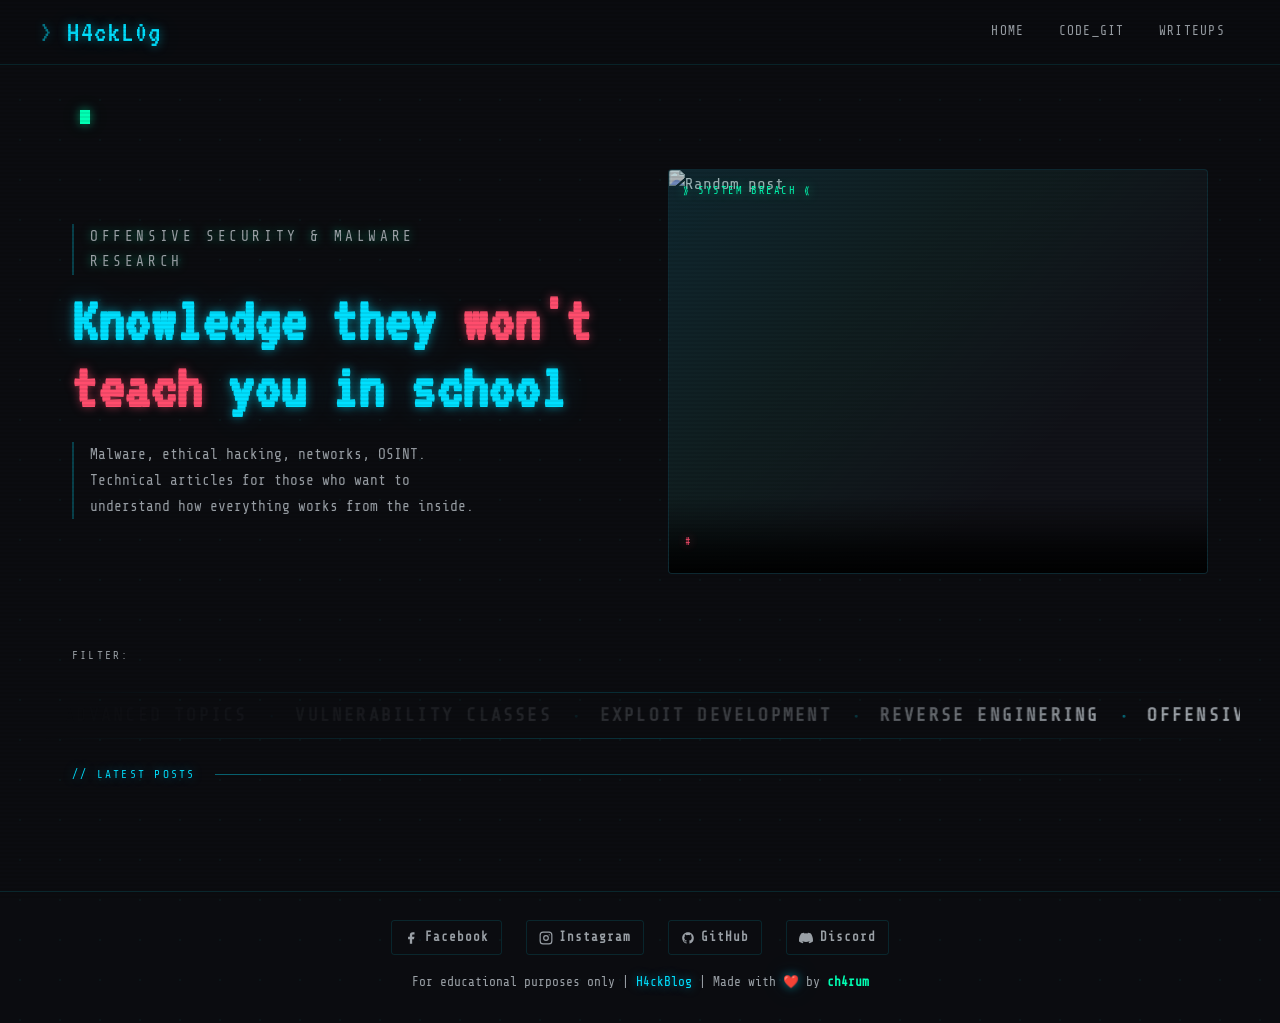
==== index.html @ d2a1c77d "Front-end style & html" ====
<!DOCTYPE html>
<html lang="en">
<head>
  <meta charset="UTF-8"/>
  <meta name="viewport" content="width=device-width, initial-scale=1.0"/>
  <title>💀 H4ckL0g | Offensive Security & Research</title>
  <link rel="stylesheet" href="style.css"/>
</head>
<body>

<header>
  <div class="header-inner">
    <a href="index.html" class="logo">H4ckL0g</a>
    <nav>
      <a href="index.html">Home</a>
      <a href="github.html">Code_Git</a>
      <a href="writeup.html">Writeups</a>
    </nav>
  </div>
</header>

<div class="prompt-bar">
  <span id="prompt-text"></span>
  <span class="cursor"></span>
</div>

<!-- HOME SECTION -->
<div id="section-home">
  <section class="hero">
    <div>
      <p class="hero-label">Offensive Security & Malware Research</p>
      <h1>Knowledge they <em>won't teach</em> you in school</h1>
      <p>Malware, ethical hacking, networks, OSINT. Technical articles for those who want to understand how everything works from the inside.</p>
    </div>
    <div class="hero-image" id="random-hero-image" style="cursor: pointer;">
      <img id="random-post-img" src="" alt="Random post"/>
      <div class="hero-image-caption" id="hero-image-caption">
        <span class="hero-post-tag"></span>
        <span class="hero-post-title"></span>
      </div>
    </div>
  </section>

  <div class="filter-bar" id="post-filter-bar">
    <span class="filter-label">Filter:</span>
  </div>

  <!-- Bar with movement -->
  <div class="scrolling-tech-wrapper">
    <div class="scrolling-tech-track">
      <span class="scrolling-label">ADVANCED TOPICS</span>
      <span class="scrolling-item">VULNERABILITY CLASSES</span>
      <span class="scrolling-item">EXPLOIT DEVELOPMENT</span>
      <span class="scrolling-item">REVERSE ENGINERING</span>
      <span class="scrolling-item">OFFENSIVE</span>
      <span class="scrolling-item">AI HACKING</span>
      <span class="scrolling-item">EXPLOIT MITIGATIONS</span>
      <span class="scrolling-item">PHYSICAL SECURITY</span>
      <span class="scrolling-item">DIY SECURITY</span>
      <span class="scrolling-item">ASSEMBLY X86/64</span>
      <span class="scrolling-item">VULNERABILITY RESEARCH</span>
      <span class="scrolling-label">ADVANCED TOPICS</span>
      <span class="scrolling-item">VULNERABILITY CLASSES</span>
      <span class="scrolling-item">EXPLOIT DEVELOPMENT</span>
      <span class="scrolling-item">REVERSE ENGINERING</span>
      <span class="scrolling-item">OFFENSIVE</span>
      <span class="scrolling-item">AI HACKING</span>
      <span class="scrolling-item">EXPLOIT MITIGATIONS</span>
      <span class="scrolling-item">PHYSICAL SECURITY</span>
      <span class="scrolling-item">DIY SECURITY</span>
      <span class="scrolling-item">ASSEMBLY X86/64</span>
      <span class="scrolling-item">VULNERABILITY RESEARCH</span>
    </div>
  </div>
  </div>

  <div class="divider">
    <span class="divider-label">Latest Posts <span id="post-count"></span></span>
    <div class="divider-line"></div>
  </div>

  <div id="no-results-posts">No posts found in this category.</div>
  <main id="posts-grid"></main>
  <div id="posts-loading" class="loading-spinner" style="display:none">Loading more posts...</div>
</div>

<!-- FOOTER -->
<footer>
  <div class="social-links">
    <a href="https://www.facebook.com/people/Ch4rum/100066815058123/" target="_blank" rel="noopener">
      <svg width="14" height="14" viewBox="0 0 24 24" fill="currentColor"><path d="M18 2h-3a5 5 0 00-5 5v3H7v4h3v8h4v-8h3l1-4h-4V7a1 1 0 011-1h3z"/></svg>
      Facebook
    </a>
    <a href="https://www.instagram.com/Ch4rum/" target="_blank" rel="noopener" class="ig">
      <svg width="14" height="14" viewBox="0 0 24 24" fill="none" stroke="currentColor" stroke-width="2"><rect x="2" y="2" width="20" height="20" rx="5"/><circle cx="12" cy="12" r="4"/><circle cx="17.5" cy="6.5" r="1" fill="currentColor" stroke="none"/></svg>
      Instagram
    </a>
    <a href="https://github.com/ch4rum" target="_blank" rel="noopener" class="gh">
      <svg width="14" height="14" viewBox="0 0 24 24" fill="currentColor"><path d="M12 2C6.48 2 2 6.48 2 12c0 4.42 2.87 8.17 6.84 9.49.5.09.68-.22.68-.48v-1.69c-2.78.6-3.37-1.34-3.37-1.34-.46-1.16-1.11-1.47-1.11-1.47-.91-.62.07-.61.07-.61 1 .07 1.53 1.03 1.53 1.03.89 1.52 2.34 1.08 2.91.83.09-.65.35-1.08.63-1.33-2.22-.25-4.55-1.11-4.55-4.94 0-1.09.39-1.98 1.03-2.68-.1-.25-.45-1.27.1-2.64 0 0 .84-.27 2.75 1.02A9.56 9.56 0 0112 6.8c.85 0 1.71.11 2.51.33 1.91-1.29 2.75-1.02 2.75-1.02.55 1.37.2 2.39.1 2.64.64.7 1.03 1.59 1.03 2.68 0 3.84-2.34 4.68-4.57 4.93.36.31.68.92.68 1.85v2.74c0 .27.18.58.69.48A10.01 10.01 0 0022 12c0-5.52-4.48-10-10-10z"/></svg>
      GitHub
    </a>
    <a href="https://discord.gg/Z4WwQJqjB" target="_blank" rel="noopener" class="dc">
      <svg width="14" height="14" viewBox="0 0 24 24" fill="currentColor"><path d="M20.317 4.37a19.791 19.791 0 00-4.885-1.515.074.074 0 00-.079.037c-.21.375-.444.864-.608 1.25a18.27 18.27 0 00-5.487 0 12.64 12.64 0 00-.617-1.25.077.077 0 00-.079-.037A19.736 19.736 0 003.677 4.37a.07.07 0 00-.032.027C.533 9.046-.32 13.58.099 18.057a.082.082 0 00.031.057 19.9 19.9 0 005.993 3.03.078.078 0 00.084-.028 14.09 14.09 0 001.226-1.994.076.076 0 00-.041-.106 13.107 13.107 0 01-1.872-.892.077.077 0 01-.008-.128 10.2 10.2 0 00.372-.292.074.074 0 01.077-.01c3.928 1.793 8.18 1.793 12.062 0a.074.074 0 01.078.01c.12.098.246.198.373.292a.077.077 0 01-.006.127 12.299 12.299 0 01-1.873.892.077.077 0 00-.041.107c.36.698.772 1.362 1.225 1.993a.076.076 0 00.084.028 19.839 19.839 0 006.002-3.03.077.077 0 00.032-.054c.5-5.177-.838-9.674-3.549-13.66a.061.061 0 00-.031-.03z"/></svg>
      Discord
    </a>
  </div>
  <p>For educational purposes only &verbar;
    <span>H4ckBlog</span> &verbar;
    Made with <span class="heart">❤️</span> by
    <a href="https://www.instagram.com/Ch4rum/" target="_blank" rel="noopener noreferrer">ch4rum</a>
  </p>
</footer>

<!-- MODAL (repositories) -->
<div class="modal-overlay" id="repo-modal">
  <div class="modal">
    <div class="modal-header">
      <div>
        <div class="modal-title" id="modal-title"></div>
        <div class="modal-meta" id="modal-meta"></div>
      </div>
      <button class="modal-close" onclick="closeModal()">[ ESC ]</button>
    </div>
    <div class="modal-tabs">
      <button class="modal-tab active" onclick="switchTab('readme',this)">readme</button>
      <button class="modal-tab" onclick="switchTab('files',this)">source code</button>
    </div>
    <div class="modal-body">
      <div class="tab-pane active" id="tab-readme">
        <div class="readme-box" id="modal-readme"></div>
      </div>
      <div class="tab-pane" id="tab-files">
        <div style="font-size:.75rem;color:#9aa0a6;margin-bottom:.8rem" id="modal-file-count"></div>
        <div class="files-layout">
          <div class="files-list">
            <div class="files-list-header">files</div>
            <div id="modal-file-list"></div>
          </div>
          <div class="file-viewer">
            <div class="file-viewer-header">
              <span id="viewer-filename">Select a file</span>
              <button class="copy-btn" onclick="copyCurrentFile()">[ copy ]</button>
            </div>
            <pre class="file-viewer-content" id="viewer-content">← select a file</pre>
          </div>
        </div>
      </div>
    </div>
    <div class="modal-footer">
      <a id="modal-github-link" href="#" target="_blank">⇗ View on GitHub</a>
      <span id="modal-footer-meta"></span>
    </div>
  </div>
</div>

<script src="js/utils.js"></script>
<script src="js/posts.js"></script>
<script src="js/main.js"></script>
</body>
</html>
---- style.css ----
@import url('https://fonts.googleapis.com/css2?family=Share+Tech+Mono&family=VT323&display=swap');

:root {
  --bg: #0b0c10;
  --surface: #111218;
  --surface2: #161820;
  --neon-cyan: #00e0ff;
  --neon-green: #00ffb3;
  --neon-pink: #ff4d6d;
  --neon-purple: #a78bfa;
  --muted: #9aa0a6;
  --text: #cfd3d7;
  --border: rgba(0,224,255,0.12);
  --border-h: rgba(0,224,255,0.4);
  --gc: 0 0 10px rgba(0,224,255,0.5),0 0 30px rgba(0,224,255,0.2);
  --gg: 0 0 10px rgba(0,255,179,0.5),0 0 30px rgba(0,255,179,0.1);
  --gp: 0 0 10px rgba(255,77,109,0.5);
  --gv: 0 0 10px rgba(167,139,250,0.5);
}

*,*::before,*::after{
  margin:0;
  padding:0;
  box-sizing:border-box
}
html{scroll-behavior:smooth}
body{
  background:var(--bg);
  background-image:radial-gradient(rgba(0,255,255,0.04) 1px,transparent 1px);
  background-size:40px 40px;
  color:var(--text);
  font-family:'Share Tech Mono',monospace;
  line-height:1.8;
  min-height:100vh;
}
body::before{
  content:'';
  position:fixed;
  inset:0;
  pointer-events:none;
  z-index:9999;
  background:repeating-linear-gradient(0deg,transparent,transparent 2px,rgba(0,0,0,0.07) 2px,rgba(0,0,0,0.07) 4px);
}
::-webkit-scrollbar{width:5px}
::-webkit-scrollbar-track{background:var(--bg)}
::-webkit-scrollbar-thumb{background:var(--neon-cyan);border-radius:3px}

/* HEADER */
header{
  border-bottom:1px solid var(--border);
  padding:0 2rem;
  position:sticky;
  top:0;
  background:rgba(11,12,16,0.97);
  backdrop-filter:blur(10px);
  z-index:200;
}
.header-inner{
  max-width:1200px;
  margin:0 auto;
  display:flex;
  align-items:center;
  justify-content:space-between;
  height:64px;
}
.logo{
  font-family:'VT323',monospace;
  font-size:1.9rem;
  color:var(--neon-cyan);
  text-decoration:none;
  text-shadow:var(--gc);
  letter-spacing:0.05em;
}
.logo::before{content:'> ';opacity:0.5}
nav{display:flex;align-items:center;gap:4px}
nav a{
  color:var(--muted);
  text-decoration:none;
  padding:5px 14px;
  font-size:0.8rem;
  letter-spacing:0.1em;
  text-transform:uppercase;
  border:1px solid transparent;
  border-radius:3px;
  transition:all 0.2s;
}
nav a:hover,nav a.active{
  color:var(--neon-cyan);
  text-shadow:var(--gc);
  border-color:rgba(0,224,255,0.25);
  background:rgba(0,224,255,0.05);
}

/* PROMPT BAR */
.prompt-bar{
  max-width:1200px;
  margin:2.5rem auto 0;
  padding:0 2rem;
  display:flex;
  align-items:center;
  gap:0.5rem;
  color:var(--neon-green);
  font-size:0.85rem;
  min-height:1.5rem;
}
.cursor{
  display:inline-block;
  width:10px;
  height:1.1em;
  background:var(--neon-green);
  animation:blink 1s step-end infinite;
  vertical-align:middle;
  box-shadow:var(--gg);
}
@keyframes blink{0%,100%{opacity:1}50%{opacity:0}}

/* HERO */
.hero {
  max-width: 1200px;
  margin: 0 auto;
  padding: 2.5rem 2rem 3rem;
  display: grid;
  grid-template-columns: 1fr 1fr;
  gap: 3.5rem;
  align-items: center;
  animation: fadeUp 0.6s ease both;
}

.hero-label {
  font-size: 0.7rem;
  letter-spacing: 0.25em;
  text-transform: uppercase;
  color: var(--neon-green);
  text-shadow: var(--gg);
  margin-bottom: 0.8rem;
}

.hero h1 {
  font-family: 'VT323', monospace;
  font-size: clamp(2.6rem, 5vw, 4.2rem);
  line-height: 1.05;
  color: var(--neon-cyan);
  text-shadow: var(--gc);
  margin-bottom: 1.2rem;
}

.hero h1 em {
  color: var(--neon-pink);
  text-shadow: var(--gp);
  font-style: normal;
}

.hero p {
  color: var(--muted);
  font-size: 0.9rem;
  max-width: 420px;
  border-left: 2px solid rgba(0, 224, 255, 0.25);
  padding-left: 1rem;
}

/* Hero image */
.hero-image {
  aspect-ratio: 4/3;
  background: var(--surface);
  border: 1px solid var(--border);
  border-radius: 4px;
  overflow: hidden;
  position: relative;
  cursor: pointer;
  transition: transform 0.3s ease, border-color 0.3s ease;
}

.hero-image:hover {
  transform: scale(1.01);
}

.hero-image img {
  width: 100%;
  height: 100%;
  object-fit: cover;
  filter: hue-rotate(140deg) saturate(0.6) brightness(0.8);
  mix-blend-mode: screen;
  transition: filter 0.3s ease;
}

.hero-image:hover img {
  filter: hue-rotate(140deg) saturate(0.7) brightness(0.9);
}

.hero-image::before {
  content: '⟫ SYSTEM BREACH ⟪';
  position: absolute;
  top: 12px;
  left: 14px;
  font-size: 0.65rem;
  color: var(--neon-green);
  text-shadow: var(--gg);
  z-index: 2;
  letter-spacing: 0.15em;
  pointer-events: none;
}

.hero-image::after {
  content: '';
  position: absolute;
  inset: 0;
  background: linear-gradient(135deg, rgba(0, 224, 255, 0.1), rgba(0, 255, 179, 0.05), transparent 70%);
  z-index: 1;
  pointer-events: none;
}

/* Hero image caption - bottom bar */
.hero-image-caption {
  position: absolute;
  bottom: 0;
  left: 0;
  right: 0;
  background: linear-gradient(to top, rgba(0, 0, 0, 0.95), rgba(0, 0, 0, 0.7), rgba(0, 0, 0, 0.3), transparent);
  padding: 1.9rem 1rem 1.0rem 1rem;
  pointer-events: none;
  z-index: 2;
}

.hero-post-tag {
  display: inline-block;
  font-size: 0.65rem;
  letter-spacing: 0.2em;
  text-transform: uppercase;
  color: var(--neon-pink);
  text-shadow: var(--gp);
  margin-bottom: 0.3rem;
  opacity: 0.9;
}

.hero-post-tag::before {
  content: '# ';
}

.hero-post-title {
  display: block;
  font-family: 'VT323', monospace;
  font-size: 1.1rem;
  line-height: 1.3;
  color: var(--neon-cyan);
  text-shadow: var(--gc);
  font-weight: bold;
  letter-spacing: 0.02em;
}

/* Moving Tech Bar */
.scrolling-tech-wrapper {
  width: 100%;
  max-width: 1200px;
  margin: 1.6rem auto 0;
  padding: 0.45rem 0;
  overflow: hidden;
  position: relative;
  background: transparent;
}

/* Line */
.scrolling-tech-wrapper::before,
.scrolling-tech-wrapper::after {
  content: "";
  position: absolute;
  left: 0;
  right: 0;
  height: 1px;
  pointer-events: none;
  background: linear-gradient(
    to right,
    transparent 0%,
    rgba(0, 224, 255, 0.04) 10%,
    rgba(0, 224, 255, 0.10) 25%,
    rgba(0, 224, 255, 0.18) 50%,
    rgba(0, 224, 255, 0.10) 75%,
    rgba(0, 224, 255, 0.04) 90%,
    transparent 100%
  );
}

.scrolling-tech-wrapper::before {
  top: 0;
}

.scrolling-tech-wrapper::after {
  bottom: 0;
}

/* Track */
.scrolling-tech-track {
  display: flex;
  width: max-content;
  animation: scrollLeft 34s linear infinite;
  will-change: transform;
  -webkit-mask-image: linear-gradient(
    to right,
    transparent 0%,
    rgba(0,0,0,0.08) 5%,
    rgba(0,0,0,0.20) 10%,
    rgba(0,0,0,0.45) 15%,
    black 20%,
    black 80%,
    rgba(0,0,0,0.45) 85%,
    rgba(0,0,0,0.20) 90%,
    rgba(0,0,0,0.08) 95%,
    transparent 100%
  );
  mask-image: linear-gradient(
    to right,
    transparent 0%,
    rgba(0,0,0,0.08) 5%,
    rgba(0,0,0,0.20) 10%,
    rgba(0,0,0,0.45) 15%,
    black 20%,
    black 80%,
    rgba(0,0,0,0.45) 85%,
    rgba(0,0,0,0.20) 90%,
    rgba(0,0,0,0.08) 95%,
    transparent 100%
  );
}

/* Text */
.scrolling-label,
.scrolling-item {
  position: relative;
  font-family: 'Share Tech Mono', monospace;
  font-size: 1.15rem;
  font-weight: 800;
  letter-spacing: 0.12em;
  text-transform: uppercase;
  white-space: nowrap;
  color: var(--muted);
  padding: 0 1.5rem;
}

/* Point */
.scrolling-item::before,
.scrolling-label::before {
  content: "●";
  position: absolute;
  left: -0.1rem;
  top: 50%;
  transform: translateY(-50%);
  font-size: 0.42rem;
  color: var(--neon-cyan);
  opacity: 0.45;
}

.scrolling-tech-track > *:first-child::before {
  display: none;
}

/* Animation */
@keyframes scrollLeft {
  from {
    transform: translateX(-10%);
  }
  to {
    transform: translateX(-60%);
  }
}

/* Responsive */
@media (max-width: 768px) {
  .scrolling-tech-wrapper {
    margin: 0.4rem auto 0;
    padding: 0.3rem 0;
  }
  .scrolling-label,
  .scrolling-item {
    font-size: 0.68rem;
    padding: 0 0.9rem;
  }
  .scrolling-tech-track {
    animation-duration: 22s;
  }
}

/* DIVIDER */
.divider{
  max-width:1200px;
  margin:1.6rem auto 1.6rem;
  padding:0 2rem;
  display:flex;
  align-items:center;
  gap:1.2rem;
}
.divider-label{
  font-size:.7rem;
  letter-spacing:.2em;
  text-transform:uppercase;
  color:var(--neon-cyan);
  text-shadow:var(--gc);
  white-space:nowrap;
}
.divider-label::before{content:'// '}
.divider-line{
  flex:1;
  height:1px;
  background:linear-gradient(to right,rgba(0,224,255,.4),transparent);
}

/* FILTER BAR */
.filter-bar{
  max-width:1200px;
  margin:0 auto;
  padding:1.5rem 2rem 0;
  display:flex;
  align-items:center;
  gap:.6rem;
  flex-wrap:wrap;
}
.filter-label{
  font-size:.7rem;
  letter-spacing:.2em;
  text-transform:uppercase;
  color:var(--muted);
  margin-right:.4rem
}
.filter-btn{
  background:transparent;
  border:1px solid var(--border);
  color:var(--muted);
  font-family:'Share Tech Mono',monospace;
  font-size:.72rem;letter-spacing:.1em;
  text-transform:uppercase;
  padding:5px 12px;
  border-radius:999px;
  cursor:pointer;
  transition:all .2s;
}
.filter-btn::before{content:'# '}
.filter-btn:hover{
  color:var(--neon-green);
  border-color:rgba(0,255,179,.3);
  text-shadow:var(--gg)}
.filter-btn.active{
  color:var(--neon-green);
  border-color:var(--neon-green);
  text-shadow:var(--gg);
  background:rgba(0,255,179,.06)
}

/* LOADING SPINNER */
.loading-spinner {
  text-align: center;
  padding: 2rem;
  color: var(--neon-cyan);
  font-size: 0.85rem;
}
.loading-spinner::before {
  content: '⟳';
  display: inline-block;
  animation: spin 1s linear infinite;
  margin-right: 0.5rem;
}
@keyframes spin {
  from { transform: rotate(0deg); }
  to { transform: rotate(360deg); }
}

/* POSTS GRID */
#posts-grid{
  max-width:1200px;
  margin:0 auto;
  padding:0 2rem 5rem;
  display:grid;
  grid-template-columns:repeat(auto-fill,minmax(320px,1fr));
  gap:1.2rem;
}
#no-results-posts{
  display:none;
  max-width:1200px;
  margin:2rem auto;
  padding:0 2rem;
  color:var(--muted);
  font-size:.9rem;
}
#no-results-posts::before{content:'> ';color:var(--neon-pink)}

/* CARD para posts */
.card{
  background:var(--surface);
  border:1px solid var(--border);
  border-radius:4px;
  overflow:hidden;
  text-decoration:none;
  color:inherit;
  display:flex;
  flex-direction:column;
  position:relative;
  transition:border-color .3s,box-shadow .3s,transform .3s;
  animation:fadeUp .5s ease both;
}
.card::before{
  content:'';
  position:absolute;
  top:0;
  left:0;
  right:0;
  height:2px;
  opacity:0;
  transition:opacity .3s
}
.card[data-cat="malware"]::before{background:linear-gradient(to right,var(--neon-pink),#ff9a3c)}
.card[data-cat="hacking"]::before{background:linear-gradient(to right,var(--neon-cyan),var(--neon-green))}
.card[data-cat="networks"]::before{background:linear-gradient(to right,var(--neon-purple),var(--neon-cyan))}
.card[data-cat="osint"]::before{background:linear-gradient(to right,var(--neon-green),#f0e040)}
.card:hover{
  border-color:var(--border-h);
  box-shadow:0 0 20px rgba(0,224,255,.15);
  transform:translateY(-4px)
}
.card:hover::before{opacity:1}
.card-img{
  aspect-ratio:16/9;
  overflow:hidden;
  position:relative
}
.card-img img{
  width:100%;height:100%;
  object-fit:cover;
  filter:hue-rotate(150deg) saturate(.5) brightness(.6);
  mix-blend-mode:screen;
  transition:transform .5s,filter .3s;
}
.card:hover .card-img img{
  transform:scale(1.06);
  filter:hue-rotate(150deg) saturate(.7) brightness(.8)
}
.card-img::after{
  content:'';
  position:absolute;
  inset:0;
  background:linear-gradient(180deg,transparent 40%,rgba(11,12,16,.92) 100%);
}
.card-body{
  padding:1.3rem 1.4rem;
  flex:1;display:flex;
  flex-direction:column
}
.card-tag{
  font-size:.67rem;
  letter-spacing:.2em;
  text-transform:uppercase;
  margin-bottom:.5rem
}
.card-tag::before{content:'# '}
.card[data-cat="malware"] .card-tag{color:var(--neon-pink);text-shadow:var(--gp)}
.card[data-cat="hacking"] .card-tag{color:var(--neon-green);text-shadow:var(--gg)}
.card[data-cat="networks"] .card-tag{color:var(--neon-purple);text-shadow:var(--gv)}
.card[data-cat="osint"] .card-tag{color:#f0e040;text-shadow:0 0 8px rgba(240,224,64,.4)}
.card-title{
  font-family:'VT323',monospace;
  font-size:1.3rem;line-height:1.2;
  color:var(--neon-cyan);
  margin-bottom:.7rem;
  text-shadow:0 0 8px rgba(0,224,255,.3);
}
.card-excerpt{
  color:var(--muted);
  font-size:.83rem;
  line-height:1.7;flex:1
}
.card-meta{
  margin-top:1rem;
  padding-top:.8rem;
  border-top:1px solid var(--border);
  font-size:.72rem;color:var(--muted);
  display:flex;justify-content:space-between;
}

/* REPO LIST y WRITEUPS LIST */
.repo-list, #writeups-list {
  max-width: 1200px;
  margin: 0 auto;
  padding: 0 2rem 4rem;
  display: flex;
  flex-direction: column;
  gap: 0.8rem;
}

/* Tarjeta estilo repo */
.repo-card {
  background: var(--surface);
  border: 1px solid var(--border);
  border-radius: 4px;
  padding: 1.2rem 1.4rem;
  cursor: pointer;
  display: flex;
  align-items: center;
  justify-content: space-between;
  transition: border-color .25s, box-shadow .25s, background .25s;
  position: relative;
  overflow: hidden;
}
.repo-card::before {
  content: '';
  position: absolute;
  left: 0;
  top: 0;
  bottom: 0;
  width: 3px;
  background: var(--neon-green);
  opacity: 0;
  transition: opacity .25s;
}
.repo-card:hover {
  border-color: rgba(0,255,179,.3);
  background: rgba(0,255,179,.03);
  box-shadow: 0 0 20px rgba(0,255,179,.08);
}
.repo-card:hover::before { opacity: 1; }
.repo-left {
  flex: 1;
  min-width: 0;
}
.repo-name {
  font-family: 'VT323', monospace;
  font-size: 1.4rem;
  color: var(--neon-green);
  text-shadow: var(--gg);
  margin-bottom: .2rem;
}
.repo-name::before {
  content: '~/';
  color: var(--neon-cyan);
  opacity: .6;
}
.repo-desc {
  color: var(--muted);
  font-size: .82rem;
  white-space: nowrap;
  overflow: hidden;
  text-overflow: ellipsis;
  max-width: 600px;
}
.repo-right {
  display: flex;
  align-items: center;
  gap: .8rem;
  flex-shrink: 0;
  margin-left: 1rem;
}
.repo-badge {
  font-size: .68rem;
  letter-spacing: .1em;
  text-transform: uppercase;
  padding: 3px 10px;
  border-radius: 999px;
  border: 1px solid;
  white-space: nowrap;
}
.repo-badge.malware { color: var(--neon-pink); border-color: rgba(255,77,109,.3); background: rgba(255,77,109,.06); }
.repo-badge.hacking { color: var(--neon-green); border-color: rgba(0,255,179,.3); background: rgba(0,255,179,.06); }
.repo-badge.networks { color: var(--neon-purple); border-color: rgba(167,139,250,.3); background: rgba(167,139,250,.06); }
.repo-badge.osint { color: #f0e040; border-color: rgba(240,224,64,.3); background: rgba(240,224,64,.06); }
.repo-badge.htb { color: var(--neon-cyan); border-color: rgba(0,224,255,.3); background: rgba(0,224,255,.06); }
.repo-badge.tryhackme { color: var(--neon-green); border-color: rgba(0,255,179,.3); background: rgba(0,255,179,.06); }
.repo-badge.ctf { color: var(--neon-pink); border-color: rgba(255,77,109,.3); background: rgba(255,77,109,.06); }
.repo-badge.certs { color: var(--neon-purple); border-color: rgba(167,139,250,.3); background: rgba(167,139,250,.06); }
.repo-arrow {
  color: var(--neon-cyan);
  font-size: 1.1rem;
  opacity: .5;
  transition: opacity .2s, transform .2s;
}
.repo-card:hover .repo-arrow {
  opacity: 1;
  transform: translateX(4px);
}

/* MODAL */
.modal-overlay{
  display:none;
  position:fixed;
  inset:0;
  background:rgba(0,0,0,.85);
  z-index:1000;
  backdrop-filter:blur(4px);
  justify-content:center;
  align-items:flex-start;
  padding:2rem 1rem;
  overflow-y:auto;
}
.modal-overlay.open{display:flex}
.modal{
  background:var(--surface);
  border:1px solid rgba(0,224,255,.2);
  border-radius:6px;
  width:100%;
  max-width:960px;
  margin:auto;
  box-shadow:0 0 60px rgba(0,224,255,.1);
  animation:fadeUp .3s ease both;
  overflow:hidden;
}
.modal-header{
  background:var(--surface2);
  border-bottom:1px solid var(--border);
  padding:1rem 1.4rem;
  display:flex;
  align-items:center;
  justify-content:space-between;
  gap:1rem;
}
.modal-title{
  font-family:'VT323',monospace;
  font-size:1.6rem;
  color:var(--neon-cyan);
  text-shadow:var(--gc)
}
.modal-title span{color:var(--neon-green)}
.modal-meta{
  color:var(--muted);
  font-size:.75rem;
  display:flex;
  gap:1rem;flex-wrap:wrap
}
.modal-close{
  background:none;
  border:1px solid rgba(255,77,109,.3);
  color:var(--neon-pink);
  font-family:'Share Tech Mono',monospace;
  font-size:.8rem;
  padding:4px 10px;
  border-radius:3px;cursor:pointer;
  transition:all .2s;
}
.modal-close:hover{
  background:rgba(255,77,109,.1);
  border-color:var(--neon-pink)
}
.modal-tabs{
  border-bottom:1px solid var(--border);
  padding:0 1.4rem;
  display:flex;gap:0;
}
.modal-tab{
  background:none;
  border:none;
  border-bottom:2px solid transparent;
  color:var(--muted);
  font-family:'Share Tech Mono',monospace;
  font-size:.78rem;
  letter-spacing:.1em;
  text-transform:uppercase;
  padding:.8rem 1.2rem;
  cursor:pointer;
  transition:all .2s;
  margin-bottom:-1px;
}
.modal-tab:hover{color:var(--text)}
.modal-tab.active{
  color:var(--neon-cyan);
  border-bottom-color:var(--neon-cyan);
  text-shadow:var(--gc)}
.modal-body{padding:1.4rem;min-height:300px}
.tab-pane{display:none}
.tab-pane.active{display:block}
.readme-box{
  background:var(--bg);
  border:1px solid var(--border);
  border-radius:4px;
  padding:1.2rem 1.4rem;
  font-size:.85rem;
  line-height:1.9;
  color:var(--text);
  max-height:500px;
  overflow-y:auto;
}
.readme-box h2{
  font-family:'VT323',monospace;
  font-size:1.4rem;
  color:var(--neon-cyan);
  margin:1.2rem 0 .4rem
}
.readme-box h2::before{content:'## ';opacity:.4}
.readme-box h3{
  color:var(--neon-green);
  margin:.8rem 0 .2rem;
  font-size:1rem
}
.readme-box p{
  margin-bottom:.8rem;
  color:var(--muted)
}
.readme-box code{
  background:rgba(0,224,255,.08);
  color:var(--neon-green);
  padding:.1em .3em;
  border-radius:3px;
  font-size:.9em;
  border:1px solid rgba(0,224,255,.15)
}
.readme-box ul{
  margin:.4rem 0 .8rem 1.2rem;
  color:var(--muted)
}
.readme-box li{margin-bottom:.2rem}
.readme-box li::marker{color:var(--neon-cyan)}
.readme-box strong{color:var(--text)}
.readme-box hr{
  border:none;
  border-top:1px solid var(--border);
  margin:1rem 0
}
.readme-box blockquote{
  border-left:3px solid var(--neon-cyan);
  padding:.5rem 1rem;
  color:var(--neon-cyan);
  background:rgba(0,224,255,.04);
  margin:.8rem 0;
  border-radius:0 3px 3px 0
}
.readme-box pre {
  background: #0d1117;
  border: 1px solid rgba(0, 224, 255, 0.15);
  border-left: 3px solid var(--neon-cyan);
  border-radius: 4px;
  padding: 1rem 1.2rem;
  overflow-x: auto;
  margin: 1rem 0;
}
.readme-box pre code {
  font-family: 'Share Tech Mono', monospace;
  font-size: 0.8rem;
  color: var(--neon-green);
  line-height: 1.6;
  white-space: pre;
  background: none;
  border: none;
  padding: 0;
}

.files-layout{
  display:grid;
  grid-template-columns:220px 1fr;
  gap:1rem;height:420px
}
.files-list{
  background:var(--bg);
  border:1px solid var(--border);
  border-radius:4px;
  overflow-y:auto;
}
.files-list-header{
  padding:.6rem 1rem;
  font-size:.68rem;
  letter-spacing:.15em;
  text-transform:uppercase;
  color:var(--neon-cyan);
  border-bottom:1px solid var(--border);
  text-shadow:var(--gc);
}
.file-item{
  padding:.5rem 1rem;
  font-size:.8rem;
  color:var(--muted);
  cursor:pointer;
  border-left:2px solid transparent;
  transition:all .15s;
  white-space:nowrap;
  overflow:hidden;
  text-overflow:ellipsis;
}
.file-item:hover{
  color:var(--text);
  background:rgba(0,224,255,.04)
}
.file-item.active{
  color:var(--neon-green);
  border-left-color:var(--neon-green);
  background:rgba(0,255,179,.05);
  text-shadow:var(--gg)
}
.file-viewer{
  background:var(--bg);
  border:1px solid var(--border);
  border-radius:4px;
  overflow:hidden;
  display:flex;
  flex-direction:column;
}
.file-viewer-header{
  padding:.5rem 1rem;
  font-size:.75rem;
  color:var(--neon-cyan);
  border-bottom:1px solid var(--border);
  background:var(--surface2);
  display:flex;
  justify-content:space-between;
  align-items:center;
}
/* ── CODE BLOCKS ─────────────────────────────── */
.code-block {
  margin: 1.5rem 0;
  border-radius: 6px;
  overflow: hidden;
  border: 1px solid rgba(0, 224, 255, 0.15);
}

.code-header {
  background: #161b22;
  padding: 0.3rem 1rem;
  display: flex;
  align-items: center;
  justify-content: space-between;
  border-bottom: 1px solid rgba(0, 224, 255, 0.1);
}

.code-lang {
  font-size: 0.7rem;
  letter-spacing: 0.12em;
  text-transform: uppercase;
  color: var(--neon-cyan);
  opacity: 0.7;
}

.code-copy-btn {
  background: transparent;
  border: none;
  color: var(--muted);
  cursor: pointer;
  padding: 2px 4px;
  border-radius: 3px;
  display: flex;
  align-items: center;
  transition: color 0.2s;
}

.code-copy-btn:hover {
  color: var(--neon-cyan);
}

.code-block pre {
  background: #0d1117;
  margin: 0;
  padding: 0.7rem 1rem;
  overflow-x: auto;
  border: none !important;
}

.code-block pre code {
  font-family: 'Share Tech Mono', monospace;
  font-size: 0.78rem;
  line-height: 1.6;
  color: #cdd9e5;
  background: none;
  border: none;
  padding: 0;
  white-space: pre;
}

/* ── COPY BUTTON (MODAL) ──────────────────────── */
.copy-btn {
  background: rgba(0,224,255,.1);
  border: 1px solid var(--border);
  color: var(--neon-cyan);
  font-family: 'Share Tech Mono', monospace;
  font-size: .7rem;
  padding: 3px 8px;
  border-radius: 3px;
  cursor: pointer;
  transition: all .2s;
}

.copy-btn:hover {
  background: rgba(0,224,255,.2);
  border-color: var(--neon-cyan);
}

.copy-btn.copied {
  color: var(--neon-green);
  border-color: var(--neon-green);
}

.file-viewer-content{
  flex:1;
  overflow-y:auto;
  padding:1rem;
  font-size:.78rem;
  line-height:1.7;
  color:var(--muted);
  white-space:pre-wrap;
  word-break:break-word;
}
.modal-footer{
  border-top:1px solid var(--border);
  padding:.8rem 1.4rem;
  display:flex;
  align-items:center;
  justify-content:space-between;
  background:var(--surface2);
}
.modal-footer a{
  color:var(--neon-cyan);
  font-size:.78rem;
  text-decoration:none;
  letter-spacing:.1em;
  text-shadow:var(--gc);
  transition:opacity .2s;
}
.modal-footer a:hover{opacity:.7}
.modal-footer span{
  color:var(--muted);
  font-size:.72rem
}
.download-btn {
  display: inline-flex;
  align-items: center;
  gap: 4px;
  color: var(--neon-green);
  border: 1px solid rgba(0,255,179,0.3);
  background: rgba(0,255,179,0.05);
  font-family: 'Share Tech Mono', monospace;
  font-size: 0.68rem;
  padding: 3px 10px;
  border-radius: 3px;
  text-decoration: none;
  transition: all 0.2s;
}
.download-btn:hover {
  background: rgba(0,255,179,0.12);
  border-color: var(--neon-green);
  text-shadow: var(--gg);
}

/* POST PAGE */
.post-content a {
  color: var(--neon-cyan);
  text-decoration: none;
  text-shadow: var(--gc);
  transition: color 0.2s;
}
.post-content a:hover {
  color: var(--neon-green);
  text-shadow: var(--gg);
}
.post-header{
  max-width:800px;
  margin:0 auto;
  padding:3.5rem 2rem 2rem;
  animation:fadeUp .5s ease both
}
.post-tag{
  font-size:.7rem;
  letter-spacing:.2em;
  text-transform:uppercase;
  display:block;
  margin-bottom:.8rem
}
.post-tag::before{content:'# '}
.post-title{
  font-family:'VT323',monospace;
  font-size:clamp(2rem,4vw,3rem);
  line-height:1.1;
  color:var(--neon-cyan);
  text-shadow:var(--gc);
  margin-bottom:1.2rem;
}
.post-meta{
  color:var(--muted);
  font-size:.78rem;
  display:flex;
  gap:1.5rem;
  flex-wrap:wrap;
  margin-bottom:2.5rem;
  border-left:2px solid rgba(0,224,255,.25);
  padding-left:1rem;
}
.post-cover{
  max-width:800px;
  margin:0 auto 3rem;
  padding:0 2rem
}
.post-cover img{
  width:100%;
  border:1px solid var(--border);
  border-radius:4px;
  max-height:420px;
  object-fit:cover;
  filter:hue-rotate(150deg) saturate(.5) brightness(.65);
  mix-blend-mode:screen;
}
.post-content{
  max-width:800px;
  margin:0 auto;
  padding:0 2rem 5rem
}
.post-content h2{
  font-family:'VT323',monospace;
  font-size:1.7rem;
  color:var(--neon-green);
  text-shadow:var(--gg);
  margin:2.5rem 0 .8rem;
}
.post-content h2::before{
  content:'// ';
  color:var(--neon-cyan)
}
.post-content p{
  margin-bottom:1.3rem;
  color:var(--text);
  font-size:.92rem
}
.post-content img {
  max-width: 100%;
  width: 100%;
  border: 1px solid rgba(0, 224, 255, 0.15);
  border-radius: 4px;
  margin: 1.5rem 0;
  display: block;
  filter: hue-rotate(150deg) saturate(0.5) brightness(0.65);
  mix-blend-mode: screen;
  transition: filter 0.3s;
}
.post-content img:hover {
  filter: hue-rotate(150deg) saturate(0.7) brightness(0.8);
}
.writeup-img,
.readme-box img {
  max-width: 100%;
  width: 100%;
  border: 1px solid rgba(0, 224, 255, 0.15);
  border-radius: 4px;
  margin: 1.5rem 0;
  display: block;
  filter: brightness(0.92);
  transition: filter 0.3s;
}
.writeup-img:hover,
.readme-box img:hover {
  filter: brightness(1);
}
.post-content blockquote{
  border-left:3px solid var(--neon-cyan);
  padding:1rem 1.4rem;
  margin:2rem 0;
  background:rgba(0,224,255,.04);
  border-radius:0 4px 4px 0;
  color:var(--neon-cyan);
  text-shadow:0 0 8px rgba(0,224,255,.2);
}
.post-content code{
  background:rgba(0,224,255,.08);
  color:var(--neon-green);
  padding:.1em .4em;
  border-radius:3px;
  font-size:.88em;
  border:1px solid rgba(0,224,255,.15)
}
.post-content pre {
  background: #0d1117;
  border: 1px solid rgba(0, 224, 255, 0.15);
  border-radius: 0 0 6px 6px;
  padding: 1rem 1.2rem;
  margin: 0;
  overflow-x: auto;
}
.post-content pre code {
  background: none;
  border: none;
  padding: 0;
  font-size: 0.82rem;
  color: #cdd9e5;
  white-space: pre;
  line-height: 1.7;
}
.back-link{
  display:inline-flex;
  align-items:center;
  gap:.4rem;
  color:var(--neon-cyan);
  text-decoration:none;
  font-size:.78rem;
  letter-spacing:.12em;
  text-transform:uppercase;
  margin-bottom:1.8rem;
  transition:gap .2s;
  text-shadow:var(--gc);
}
.back-link:hover{gap:.7rem}
.warning-box{
  border:1px solid rgba(255,77,109,.3);
  background:rgba(255,77,109,.05);
  border-radius:4px;
  padding:1rem 1.2rem;
  margin:1.5rem 0;
  color:var(--neon-pink);
  font-size:.85rem;
}
.warning-box::before{
  content:'⚠ WARNING: ';
  font-weight:bold
}
.markdown-table {
  width: 100%;
  border-collapse: collapse;
  margin: 1.2rem 0;
  font-size: .8rem;
}
.markdown-table th,
.markdown-table td {
  border: 1px solid var(--border);
  padding: .5rem .8rem;
  text-align: left;
}
.markdown-table th {
  background: rgba(0, 224, 255, .06);
  color: #00e0ff;
  font-size: .7rem;
  letter-spacing: .08em;
  text-transform: uppercase;
}
.markdown-table tr:nth-child(even) td {
  background: rgba(255,255,255,.02);
}
.markdown-table tr:hover td {
  background: rgba(0, 224, 255, .04);
}

/* FOOTER */
footer {
  border-top: 1px solid var(--border);
  text-align: center;
  padding: 1.8rem;
  color: var(--muted);
  font-size: 0.8rem;
}
footer span {
  color: var(--neon-cyan);
  text-shadow: var(--gc);
}
footer .heart {
  color: var(--neon-pink);
  display: inline-block;
  animation: heartbeat 1.5s ease infinite;
}
@keyframes heartbeat {
  0%, 100% { transform: scale(1); }
  50% { transform: scale(1.2); }
}
.social-links {
  display: flex;
  justify-content: center;
  align-items: center;
  gap: 1.5rem;
  margin-bottom: 1rem;
  flex-wrap: wrap;
}
.social-links a {
  display: inline-flex;
  align-items: center;
  gap: 0.4rem;
  color: var(--muted);
  text-decoration: none;
  font-size: 0.78rem;
  letter-spacing: 0.08em;
  padding: 5px 12px;
  border: 1px solid var(--border);
  border-radius: 3px;
  transition: all 0.2s ease;
}
.social-links a svg {
  width: 14px;
  height: 14px;
}
.social-links a:hover {
  color: var(--neon-cyan);
  border-color: var(--neon-cyan);
  text-shadow: var(--gc);
}
.social-links a.ig:hover {
  color: var(--neon-pink);
  border-color: var(--neon-pink);
  text-shadow: var(--gp);
}
.social-links a.gh:hover {
  color: var(--neon-green);
  border-color: var(--neon-green);
  text-shadow: var(--gg);
}
.social-links a.dc:hover {
  color: var(--neon-purple);
  border-color: var(--neon-purple);
  text-shadow: var(--gv);
}
footer a {
  color: var(--neon-green);
  text-decoration: none;
  font-weight: bold;
  transition: color 0.3s ease;
}
footer a:hover {
  color: var(--neon-pink);
  text-shadow: var(--gp);
}

/* PLATFORM BADGES */
.platform-badge {
  display: inline-flex;
  align-items: center;
  gap: 0.4rem;
  color: var(--muted);
  text-decoration: none;
  font-size: 0.78rem;
  letter-spacing: 0.08em;
  padding: 5px 12px;
  border: 1px solid var(--border);
  border-radius: 3px;
  transition: all 0.2s ease;
  cursor: pointer;
  background: transparent;
}
.platform-badge.htb:hover {
  color: #00ffb3;
  border-color: #00ffb3;
  text-shadow: 0 0 8px rgba(0, 255, 179, 0.4);
}
.platform-badge.thm:hover {
  color: #ff4d6d;
  border-color: #ff4d6d;
  text-shadow: 0 0 8px rgba(255, 77, 109, 0.4);
}
.platform-badge.ctf:hover {
  color: #a78bfa;
  border-color: #a78bfa;
  text-shadow: 0 0 8px rgba(167, 139, 250, 0.4);
}
.platform-badge.pico:hover {
  color: #f0e040;
  border-color: #f0e040;
  text-shadow: 0 0 8px rgba(240, 224, 64, 0.4);
}
.platform-badge.vuln:hover {
  color: #00e0ff;
  border-color: #00e0ff;
  text-shadow: 0 0 8px rgba(0, 224, 255, 0.4);
}

/* RESPONSIVE */
@media(max-width:768px){
  .hero{
    grid-template-columns:1fr;
    padding-top:2rem
  }
  .hero-image{
    order:-1;
    aspect-ratio:3/2
  }
  .hero h1{font-size:2.4rem}
  nav a{
    font-size:.7rem;
    padding:4px 8px
  }
  .files-layout{
    grid-template-columns:1fr;
    grid-template-rows:160px 1fr;
    height:520px
  }
  .modal{margin:0}
  .repo-right{
    gap:.4rem;
    flex-wrap:wrap;
    justify-content:flex-end
  }
  .repo-desc{white-space:normal}
  .repo-name{font-size:1.1rem}
  .repo-card{
    flex-direction:column;
    align-items:flex-start
  }
  .repo-right{
    margin-left:0;
    margin-top:0.5rem
  }
  .social-links{gap:0.8rem}
  .social-links a{
    padding:3px 8px;
    font-size:0.7rem
  }
}
@keyframes fadeUp{
  from{
    opacity:0;
    transform:translateY(16px)
  }to{
    opacity:1;
    transform:translateY(0)
  }
}
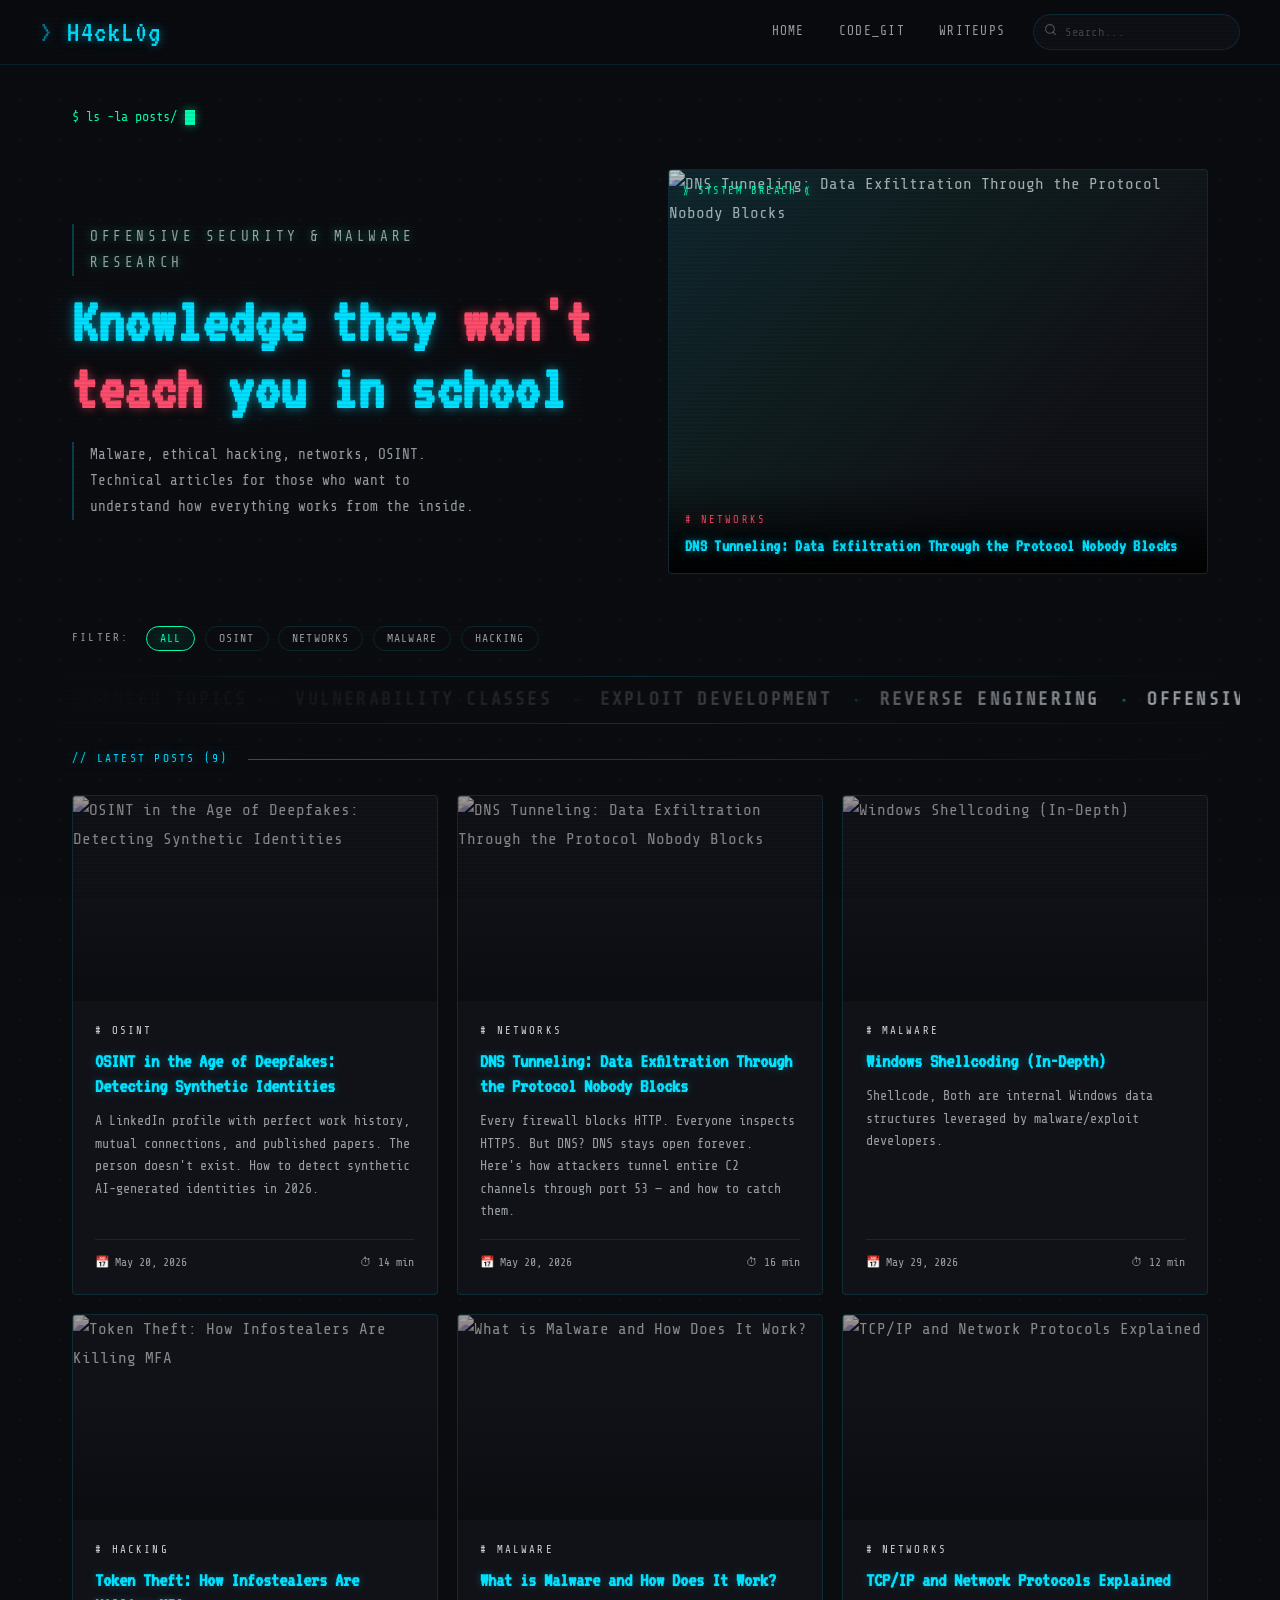
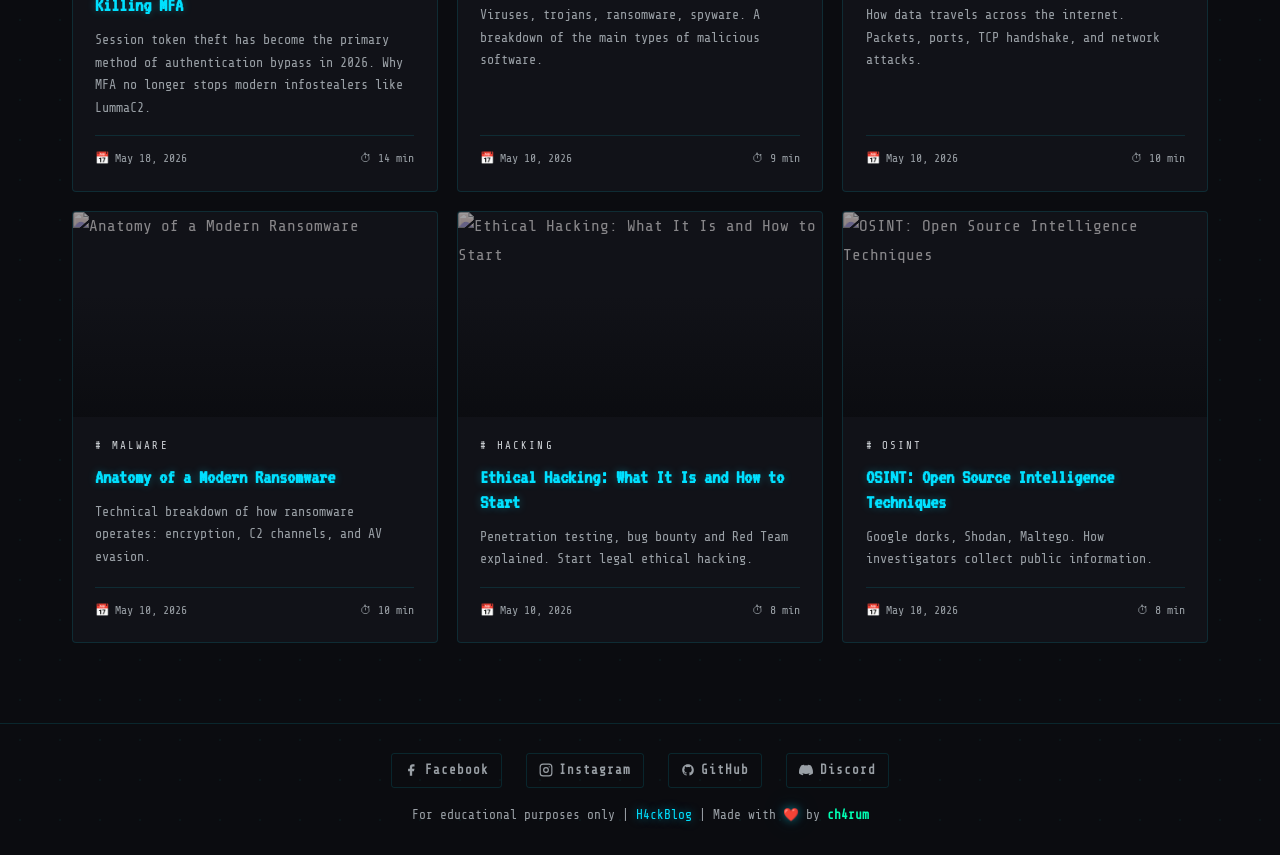
==== commit 63f011b6: "Blog Update" ====
--- a/index.html
+++ b/index.html
@@ -71,7 +71,6 @@
       <span class="scrolling-item">ASSEMBLY X86/64</span>
       <span class="scrolling-item">VULNERABILITY RESEARCH</span>
     </div>
-  </div>
   </div>
 
   <div class="divider">
--- a/style.css
+++ b/style.css
@@ -32,6 +32,8 @@
   font-family:'Share Tech Mono',monospace;
   line-height:1.8;
   min-height:100vh;
+  display:flex;
+  flex-direction:column;
 }
 body::before{
   content:'';
@@ -54,6 +56,7 @@
   background:rgba(11,12,16,0.97);
   backdrop-filter:blur(10px);
   z-index:200;
+  flex-shrink:0;
 }
 .header-inner{
   max-width:1200px;
@@ -92,16 +95,19 @@
 }
 
 /* PROMPT BAR */
-.prompt-bar{
-  max-width:1200px;
-  margin:2.5rem auto 0;
-  padding:0 2rem;
-  display:flex;
-  align-items:center;
-  gap:0.5rem;
-  color:var(--neon-green);
-  font-size:0.85rem;
-  min-height:1.5rem;
+.prompt-bar {
+  max-width: 1200px;
+  margin: 2.5rem auto 0;
+  padding: 0 2rem;
+  display: flex;
+  align-items: center;
+  justify-content: flex-start;
+  gap: 0.5rem;
+  color: var(--neon-green);
+  font-size: 0.85rem;
+  min-height: 1.5rem;
+  width: 100%;
+  box-sizing: border-box;
 }
 .cursor{
   display:inline-block;
@@ -258,7 +264,6 @@
   background: transparent;
 }
 
-/* Line */
 .scrolling-tech-wrapper::before,
 .scrolling-tech-wrapper::after {
   content: "";
@@ -287,7 +292,6 @@
   bottom: 0;
 }
 
-/* Track */
 .scrolling-tech-track {
   display: flex;
   width: max-content;
@@ -321,7 +325,6 @@
   );
 }
 
-/* Text */
 .scrolling-label,
 .scrolling-item {
   position: relative;
@@ -335,7 +338,6 @@
   padding: 0 1.5rem;
 }
 
-/* Point */
 .scrolling-item::before,
 .scrolling-label::before {
   content: "●";
@@ -352,7 +354,6 @@
   display: none;
 }
 
-/* Animation */
 @keyframes scrollLeft {
   from {
     transform: translateX(-10%);
@@ -362,7 +363,6 @@
   }
 }
 
-/* Responsive */
 @media (max-width: 768px) {
   .scrolling-tech-wrapper {
     margin: 0.4rem auto 0;
@@ -406,7 +406,7 @@
 .filter-bar{
   max-width:1200px;
   margin:0 auto;
-  padding:1.5rem 2rem 0;
+  padding:0.2rem 2rem 0;
   display:flex;
   align-items:center;
   gap:.6rem;
@@ -426,12 +426,12 @@
   font-family:'Share Tech Mono',monospace;
   font-size:.72rem;letter-spacing:.1em;
   text-transform:uppercase;
-  padding:5px 12px;
+  padding:5px 13px;
   border-radius:999px;
   cursor:pointer;
   transition:all .2s;
 }
-.filter-btn::before{content:'# '}
+.filter-btn::before{content:''}
 .filter-btn:hover{
   color:var(--neon-green);
   border-color:rgba(0,255,179,.3);
@@ -570,16 +570,6 @@
   border-top:1px solid var(--border);
   font-size:.72rem;color:var(--muted);
   display:flex;justify-content:space-between;
-}
-
-/* REPO LIST y WRITEUPS LIST */
-.repo-list, #writeups-list {
-  max-width: 1200px;
-  margin: 0 auto;
-  padding: 0 2rem 4rem;
-  display: flex;
-  flex-direction: column;
-  gap: 0.8rem;
 }
 
 /* Tarjeta estilo repo */
@@ -1085,6 +1075,46 @@
   filter:hue-rotate(150deg) saturate(.5) brightness(.65);
   mix-blend-mode:screen;
 }
+
+/* ── Post / Writeup hero row ── */
+.post-hero-row {
+  display: flex;
+  align-items: flex-start;
+  gap: 2rem;
+  margin-bottom: 2rem;
+}
+.post-hero-img-wrap {
+  flex-shrink: 0;
+}
+.post-hero-circle {
+  width: 160px;
+  height: 160px;
+  border-radius: 50%;
+  object-fit: cover;
+  border: 2px solid rgba(0,224,255,.35);
+  box-shadow:
+    0 0 0 3px rgba(0,0,0,.6),
+    0 0 28px rgba(0,224,255,.22),
+    inset 0 0 20px rgba(0,0,0,.5);
+  display: block;
+}
+.post-hero-info {
+  flex: 1;
+  min-width: 0;
+}
+.post-hero-info .post-tag {
+  margin-bottom: .6rem;
+}
+.post-hero-info .post-title {
+  margin-bottom: .8rem;
+}
+.post-hero-info .post-meta {
+  margin-bottom: 0;
+}
+@media (max-width: 600px) {
+  .post-hero-row { flex-direction: column; gap: 1.2rem; }
+  .post-hero-circle { width: 110px; height: 110px; }
+}
 .post-content{
   max-width:800px;
   margin:0 auto;
@@ -1124,17 +1154,15 @@
 .readme-box img {
   max-width: 100%;
   width: 100%;
-  border: 1px solid rgba(0, 224, 255, 0.15);
+  border: 1px solid rgba(0,224,255,.15);
   border-radius: 4px;
   margin: 1.5rem 0;
   display: block;
-  filter: brightness(0.92);
-  transition: filter 0.3s;
+  filter: brightness(.92);
+  transition: filter .3s;
 }
 .writeup-img:hover,
-.readme-box img:hover {
-  filter: brightness(1);
-}
+.readme-box img:hover { filter: brightness(1); }
 .post-content blockquote{
   border-left:3px solid var(--neon-cyan);
   padding:1rem 1.4rem;
@@ -1229,6 +1257,8 @@
   padding: 1.8rem;
   color: var(--muted);
   font-size: 0.8rem;
+  flex-shrink:0;
+  margin-top:auto;
 }
 footer span {
   color: var(--neon-cyan);
@@ -1306,40 +1336,26 @@
   gap: 0.4rem;
   color: var(--muted);
   text-decoration: none;
-  font-size: 0.78rem;
-  letter-spacing: 0.08em;
-  padding: 5px 12px;
+  font-size: 0.72rem;
+  letter-spacing: 0.06em;
+  padding: 4px 12px;
   border: 1px solid var(--border);
-  border-radius: 3px;
+  border-radius: 999px;
   transition: all 0.2s ease;
   cursor: pointer;
   background: transparent;
-}
-.platform-badge.htb:hover {
-  color: #00ffb3;
-  border-color: #00ffb3;
-  text-shadow: 0 0 8px rgba(0, 255, 179, 0.4);
-}
-.platform-badge.thm:hover {
-  color: #ff4d6d;
-  border-color: #ff4d6d;
-  text-shadow: 0 0 8px rgba(255, 77, 109, 0.4);
-}
-.platform-badge.ctf:hover {
-  color: #a78bfa;
-  border-color: #a78bfa;
-  text-shadow: 0 0 8px rgba(167, 139, 250, 0.4);
-}
-.platform-badge.pico:hover {
-  color: #f0e040;
-  border-color: #f0e040;
-  text-shadow: 0 0 8px rgba(240, 224, 64, 0.4);
-}
-.platform-badge.vuln:hover {
-  color: #00e0ff;
-  border-color: #00e0ff;
-  text-shadow: 0 0 8px rgba(0, 224, 255, 0.4);
-}
+  text-transform: uppercase;
+}
+.platform-badge.htb { color: #00ffb3; border-color: rgba(0,255,179,.25); background: rgba(0,255,179,.04); }
+.platform-badge.htb:hover { border-color: #00ffb3; text-shadow: 0 0 8px rgba(0,255,179,.4); background: rgba(0,255,179,.08); }
+.platform-badge.thm { color: #ff4d6d; border-color: rgba(255,77,109,.25); background: rgba(255,77,109,.04); }
+.platform-badge.thm:hover { border-color: #ff4d6d; text-shadow: 0 0 8px rgba(255,77,109,.4); background: rgba(255,77,109,.08); }
+.platform-badge.ctf { color: #a78bfa; border-color: rgba(167,139,250,.25); background: rgba(167,139,250,.04); }
+.platform-badge.ctf:hover { border-color: #a78bfa; text-shadow: 0 0 8px rgba(167,139,250,.4); background: rgba(167,139,250,.08); }
+.platform-badge.pico { color: #f0e040; border-color: rgba(240,224,64,.25); background: rgba(240,224,64,.04); }
+.platform-badge.pico:hover { border-color: #f0e040; text-shadow: 0 0 8px rgba(240,224,64,.4); background: rgba(240,224,64,.08); }
+.platform-badge.vuln { color: #00e0ff; border-color: rgba(0,224,255,.25); background: rgba(0,224,255,.04); }
+.platform-badge.vuln:hover { border-color: #00e0ff; text-shadow: 0 0 8px rgba(0,224,255,.4); background: rgba(0,224,255,.08); }
 
 /* RESPONSIVE */
 @media(max-width:768px){
@@ -1391,4 +1407,571 @@
     opacity:1;
     transform:translateY(0)
   }
-}+}
+
+/* ═══════════════════════════════════════════════════════════════
+   REPO LIST (github.html only)
+═══════════════════════════════════════════════════════════════ */
+.repo-list {
+  max-width: 1200px;
+  margin: 0 auto;
+  padding: 0 2rem 4rem;
+  display: flex;
+  flex-direction: column;
+  gap: 0.8rem;
+}
+
+/* ═══════════════════════════════════════════════════════════════
+   WRITEUP HERO — ORBIT CIRCLE
+═══════════════════════════════════════════════════════════════ */
+.wu-hero {
+  max-width: 1200px;
+  margin: 2.5rem auto 0;
+  padding: 0 2rem 3rem;
+  display: grid;
+  grid-template-columns: 1fr 1fr;
+  gap: 3rem;
+  align-items: center;
+  animation: fadeUp .5s ease both;
+}
+.wu-hero-eyebrow {
+  font-size: .7rem;
+  letter-spacing: .25em;
+  text-transform: uppercase;
+  color: var(--neon-pink);
+  text-shadow: var(--gp);
+  margin-bottom: .6rem;
+}
+.wu-hero-title {
+  font-family: 'VT323', monospace;
+  font-size: clamp(2rem, 4vw, 3rem);
+  color: var(--neon-cyan);
+  text-shadow: var(--gc);
+  margin-bottom: .8rem;
+  line-height: 1.1;
+}
+.wu-hero-sub {
+  color: var(--muted);
+  font-size: .9rem;
+  border-left: 2px solid rgba(0,224,255,.25);
+  padding-left: 1rem;
+  max-width: 460px;
+  margin-bottom: 1.4rem;
+}
+.wu-platform-badges {
+  display: flex;
+  gap: .8rem;
+  flex-wrap: wrap;
+}
+
+/* ── Orbit wrap ── */
+.wu-orbit-wrap {
+  position: relative;
+  display: flex;
+  flex-direction: column;
+  align-items: center;
+  gap: 1.2rem;
+  overflow: visible;
+}
+
+/* ── Post / Writeup hero row: circular image beside title ── */
+.post-hero-row {
+  display: flex;
+  align-items: center;
+  gap: 2rem;
+  margin: 1.5rem 0 2rem;
+}
+.post-hero-img-wrap {
+  flex-shrink: 0;
+  width: 140px;
+  height: 140px;
+  border-radius: 50%;
+  overflow: hidden;
+  border: 2px solid rgba(0,224,255,.35);
+  box-shadow: 0 0 28px rgba(0,224,255,.2), 0 0 0 4px rgba(0,0,0,.5);
+  background: #0b0c10;
+}
+.post-hero-img-wrap img,
+.post-hero-circle {
+  width: 100%;
+  height: 100%;
+  object-fit: cover;
+  display: block;
+  filter: brightness(.9) saturate(1.1);
+}
+.post-hero-info { flex: 1; min-width: 0; }
+.post-hero-info .post-title { margin-top: .4rem; margin-bottom: .5rem; }
+@media (max-width: 600px) {
+  .post-hero-row { flex-direction: column; gap: 1rem; align-items: flex-start; }
+  .post-hero-img-wrap { width: 90px; height: 90px; }
+}
+
+/* Outer decorative ring */
+.wu-orbit-ring {
+  position: absolute;
+  top: calc(50% - 2.6rem);
+  left: 50%;
+  transform: translate(-50%, -50%);
+  width: 210px;
+  height: 210px;
+  border-radius: 50%;
+  border: 1px solid rgba(0,224,255,.18);
+  box-shadow:
+    0 0 0 8px rgba(0,224,255,.04),
+    0 0 0 16px rgba(167,139,250,.03);
+  z-index: 1;
+  pointer-events: none;
+  animation: ringPulse 3s ease-in-out infinite;
+}
+@keyframes ringPulse {
+  0%, 100% { box-shadow: 0 0 0 8px rgba(0,224,255,.04), 0 0 0 16px rgba(167,139,250,.03); }
+  50%       { box-shadow: 0 0 0 10px rgba(0,224,255,.09), 0 0 0 22px rgba(167,139,250,.06); }
+}
+
+/* Circle itself */
+.wu-orbit-circle {
+  position: relative;
+  z-index: 2;
+  width: 190px;
+  height: 190px;
+  border-radius: 50%;
+  overflow: hidden;
+  border: 2px solid rgba(0,224,255,.35);
+  box-shadow:
+    0 0 0 3px rgba(0,0,0,.6),
+    0 0 28px rgba(0,224,255,.25),
+    inset 0 0 20px rgba(0,0,0,.5);
+  background: #0b0c10;
+  flex-shrink: 0;
+  cursor: pointer;
+  transition: box-shadow .3s;
+}
+
+/* Image inside */
+.wu-orbit-img {
+  width: 100%;
+  height: 100%;
+  object-fit: cover;
+  display: block;
+  opacity: 1;
+  transition: opacity .4s ease;
+  filter: brightness(.85) saturate(1.1);
+}
+
+/* Stats row below circle */
+.wu-stats-row {
+  display: flex;
+  gap: 0;
+  justify-content: center;
+  background: var(--surface);
+  border: 1px solid var(--border);
+  border-radius: 6px;
+  overflow: hidden;
+  width: 100%;
+  max-width: 340px;
+  position: relative;
+  z-index: 2;
+}
+.wu-stats-row::before {
+  content: '';
+  position: absolute;
+  top: 0; left: 0; right: 0;
+  height: 2px;
+  background: linear-gradient(to right, #00ffb3, #00e0ff, #a78bfa);
+}
+.wu-orbit-stat {
+  display: flex;
+  flex-direction: column;
+  align-items: center;
+  padding: .7rem .4rem;
+  flex: 1;
+  border-right: 1px solid var(--border);
+  min-width: 0;
+}
+.wu-orbit-stat:last-child { border-right: none; }
+.wu-orbit-stat-val {
+  font-family: 'VT323', monospace;
+  font-size: 1.5rem;
+  line-height: 1;
+  margin-bottom: .15rem;
+}
+.wu-orbit-stat-label {
+  font-size: .52rem;
+  letter-spacing: .12em;
+  text-transform: uppercase;
+  color: var(--muted);
+}
+
+/* ── Filter buttons ── */
+.wu-filter-btn::before { content: '' !important; }
+.wu-filter-btn { border-radius: 999px; }
+.wu-filter-btn.active {
+  color: var(--neon-green);
+  border-color: var(--neon-green);
+  background: rgba(0,255,179,.06);
+  text-shadow: var(--gg);
+}
+
+/* ── Search bar ── */
+.site-search-wrap {
+  display: flex;
+  align-items: center;
+  gap: .5rem;
+  background: rgba(17,18,24,.85);
+  border: 1px solid rgba(0,224,255,.12);
+  border-radius: 999px;
+  padding: 5px 14px 5px 10px;
+  transition: border-color .2s, box-shadow .2s;
+  backdrop-filter: blur(4px);
+}
+.site-search-wrap:focus-within {
+  border-color: rgba(0,224,255,.35);
+  box-shadow: 0 0 0 2px rgba(0,224,255,.06);
+}
+.site-search-icon {
+  color: rgba(154,160,166,.5);
+  font-size: .85rem;
+  pointer-events: none;
+  flex-shrink: 0;
+}
+.site-search-input {
+  background: none;
+  border: none;
+  outline: none;
+  color: var(--text);
+  font-family: 'Share Tech Mono', monospace;
+  font-size: .75rem;
+  width: 160px;
+  letter-spacing: .05em;
+}
+.site-search-input::placeholder { color: rgba(154,160,166,.35); }
+.site-search-results {
+  position: absolute;
+  top: calc(100% + 8px);
+  right: 0;
+  width: 320px;
+  background: var(--surface);
+  border: 1px solid rgba(0,224,255,.15);
+  border-radius: 8px;
+  box-shadow: 0 8px 32px rgba(0,0,0,.5);
+  z-index: 500;
+  overflow: hidden;
+  display: none;
+  max-height: 360px;
+  overflow-y: auto;
+}
+.site-search-results.open { display: block; }
+.search-result-item {
+  display: flex;
+  align-items: center;
+  gap: .7rem;
+  padding: .65rem 1rem;
+  cursor: pointer;
+  border-bottom: 1px solid rgba(0,224,255,.05);
+  transition: background .12s;
+  text-decoration: none;
+  color: inherit;
+}
+.search-result-item:last-child { border-bottom: none; }
+.search-result-item:hover { background: rgba(0,224,255,.04); }
+.search-result-thumb {
+  width: 38px; height: 38px;
+  border-radius: 50%;
+  object-fit: cover;
+  flex-shrink: 0;
+  border: 1px solid rgba(0,224,255,.12);
+}
+.search-result-info { min-width: 0; }
+.search-result-title { font-size: .78rem; color: var(--text); white-space: nowrap; overflow: hidden; text-overflow: ellipsis; }
+.search-result-meta { font-size: .65rem; color: var(--muted); margin-top: .1rem; }
+.search-no-results { padding: 1rem; color: var(--muted); font-size: .8rem; text-align: center; }
+.search-no-results::before { content: '> '; color: var(--neon-pink); }
+.header-right { display: flex; align-items: center; gap: .8rem; position: relative; }
+
+/* ── Writeups list ── */
+#writeups-list {
+  max-width: 1200px;
+  margin: 0 auto;
+  padding: 0 2rem 4rem;
+  display: flex;
+  flex-direction: column;
+  gap: 0.8rem;
+}
+
+/* ═══════════════════════════════════════════════════════════════
+   WRITEUP CARDS
+═══════════════════════════════════════════════════════════════ */
+.writeup-card {
+  display: flex;
+  align-items: center;
+  gap: 1.4rem;
+  background: var(--surface);
+  border: 1px solid var(--border);
+  border-radius: 8px;
+  padding: 1rem 1.2rem;
+  cursor: pointer;
+  transition: border-color .2s, transform .15s, box-shadow .2s;
+  position: relative;
+  overflow: hidden;
+}
+.writeup-card::before {
+  content: '';
+  position: absolute;
+  top: 0; left: 0; right: 0;
+  height: 2px;
+  background: linear-gradient(to right, #00ffb3, #00e0ff, #a78bfa);
+  opacity: 0;
+  transition: opacity .2s;
+}
+.writeup-card:hover {
+  border-color: rgba(0,224,255,.45);
+  transform: translateY(-2px);
+  box-shadow: 0 6px 24px rgba(0,224,255,.08);
+}
+.writeup-card:hover::before { opacity: 1; }
+
+.wc-img-wrap {
+  flex-shrink: 0;
+  width: 80px; height: 80px;
+  border-radius: 50%;
+  overflow: hidden;
+  border: 2px solid var(--border);
+  position: relative;
+  background: #0d1117;
+  transition: border-color .2s;
+}
+.writeup-card:hover .wc-img-wrap { border-color: rgba(0,224,255,.6); }
+.wc-img-wrap img { width: 100%; height: 100%; object-fit: cover; display: block; }
+.wc-img-lock {
+  position: absolute; inset: 0;
+  background: rgba(0,0,0,.55);
+  display: flex; align-items: center; justify-content: center;
+  font-size: 1.4rem;
+}
+
+.wc-body { flex: 1; min-width: 0; }
+.wc-meta-top {
+  display: flex; align-items: center;
+  gap: .45rem; flex-wrap: wrap;
+  margin-bottom: .4rem;
+}
+.wc-title {
+  font-family: 'VT323', monospace;
+  font-size: 1.15rem;
+  color: #cdd9e5;
+  margin-bottom: .3rem;
+  white-space: nowrap; overflow: hidden; text-overflow: ellipsis;
+}
+.writeup-card:hover .wc-title { color: var(--neon-cyan); }
+.wc-excerpt { color: #6e7681; font-size: .78rem; line-height: 1.5; margin-bottom: .5rem; }
+.wc-footer {
+  display: flex; justify-content: space-between;
+  align-items: center; font-size: .72rem; color: #6e7681;
+}
+.wc-date { color: var(--muted); }
+.wc-arrow { font-size: .9rem; color: var(--neon-cyan); transition: transform .15s; }
+.writeup-card:hover .wc-arrow { transform: translateX(4px); }
+
+/* Difficulty badges */
+.wc-diff { font-size: .68rem; padding: .15rem .45rem; border-radius: 3px; }
+.diff-easy   { background: rgba(0,255,179,.12);  color: #00ffb3; border: 1px solid rgba(0,255,179,.25); }
+.diff-medium { background: rgba(255,166,0,.12);  color: #ffa500; border: 1px solid rgba(255,166,0,.25); }
+.diff-hard   { background: rgba(255,77,109,.12); color: #ff4d6d; border: 1px solid rgba(255,77,109,.25); }
+.diff-insane { background: rgba(167,139,250,.12);color: #a78bfa; border: 1px solid rgba(167,139,250,.25); }
+
+/* OS badges */
+.os-badge { font-size: .65rem; padding: .12rem .4rem; border-radius: 3px; font-weight: 700; letter-spacing: .06em; text-transform: uppercase; }
+.os-linux   { background: rgba(255,166,0,.1);  color: #ffa500; border: 1px solid rgba(255,166,0,.2); }
+.os-windows { background: rgba(0,120,215,.15); color: #4fc3f7; border: 1px solid rgba(79,195,247,.2); }
+
+/* ── Writeup cover: full color (no hacker filter) ── */
+.writeup-cover-full img {
+  width: 100%;
+  border: 1px solid var(--border);
+  border-radius: 4px;
+  max-height: 420px;
+  object-fit: cover;
+  filter: brightness(.92);
+  transition: filter .3s;
+}
+.writeup-cover-full img:hover { filter: brightness(1); }
+
+/* ── Locked overlays ── */
+.locked-overlay { position: absolute; inset: 0; display: flex; align-items: center; justify-content: center; }
+.locked-box {
+  text-align: center; padding: 2rem;
+  background: rgba(13,17,23,.85);
+  border: 1px solid rgba(255,77,109,.3);
+  border-radius: 8px; max-width: 380px;
+  backdrop-filter: blur(4px);
+}
+.locked-icon { font-size: 2.5rem; margin-bottom: .6rem; }
+.locked-box h3 { font-family: 'VT323', monospace; font-size: 1.6rem; color: var(--neon-pink); margin-bottom: .5rem; }
+.locked-box p { color: var(--muted); font-size: .85rem; line-height: 1.6; }
+.btn-back-locked {
+  display: inline-block; margin-top: 1rem; padding: .45rem 1rem;
+  border: 1px solid rgba(0,224,255,.4); border-radius: 4px;
+  color: var(--neon-cyan); font-size: .8rem; text-decoration: none; transition: background .2s;
+}
+.btn-back-locked:hover { background: rgba(0,224,255,.08); }
+
+/* ── Locked modal ── */
+.locked-modal-backdrop {
+  position: fixed; inset: 0;
+  background: rgba(0,0,0,.7); backdrop-filter: blur(4px);
+  z-index: 999; display: flex; align-items: center; justify-content: center;
+  animation: fadeIn .15s ease;
+}
+.locked-modal-box {
+  background: var(--surface);
+  border: 1px solid rgba(255,77,109,.35);
+  border-radius: 10px; max-width: 360px; width: 90%;
+  padding: 1.8rem; text-align: center;
+  animation: slideUp .2s ease;
+}
+.locked-modal-img {
+  width: 110px; height: 110px; border-radius: 50%;
+  overflow: hidden; margin: 0 auto 1rem; position: relative;
+  border: 2px solid rgba(255,77,109,.5);
+}
+.locked-modal-img img { width: 100%; height: 100%; object-fit: cover; filter: brightness(.45) blur(1px); }
+.locked-modal-img-overlay { position: absolute; inset: 0; background: rgba(255,77,109,.08); }
+.locked-modal-lock { position: absolute; top: 50%; left: 50%; transform: translate(-50%,-50%); font-size: 2rem; }
+.locked-modal-title { font-family: 'VT323', monospace; font-size: 1.4rem; color: #cdd9e5; margin-bottom: .4rem; }
+.locked-modal-sub { color: var(--muted); font-size: .82rem; line-height: 1.6; margin-bottom: .9rem; }
+.locked-modal-badges { display: flex; justify-content: center; gap: .5rem; flex-wrap: wrap; margin-bottom: 1.2rem; }
+.locked-modal-close {
+  background: none; border: 1px solid rgba(0,224,255,.3);
+  color: var(--neon-cyan); padding: .4rem 1.2rem; border-radius: 4px;
+  font-size: .8rem; cursor: pointer; font-family: inherit; transition: background .2s;
+}
+.locked-modal-close:hover { background: rgba(0,224,255,.08); }
+
+@keyframes fadeIn  { from { opacity: 0; } to { opacity: 1; } }
+@keyframes slideUp { from { transform: translateY(20px); opacity: 0; } to { transform: none; opacity: 1; } }
+
+/* ═══════════════════════════════════════════════════════════════
+   TABLE OF CONTENTS SIDEBAR - LEFT SIDE (MEJORADO)
+═══════════════════════════════════════════════════════════════ */
+.toc-sidebar {
+  position: fixed;
+  top: 50%;
+  left: 1.5rem;
+  transform: translateY(-50%);
+  width: 220px;
+  background: rgba(11,12,16,0.95);
+  border: 1px solid rgba(0,224,255,0.12);
+  border-radius: 8px;
+  padding: 0;
+  overflow: hidden;
+  z-index: 100;
+  box-shadow: 
+    0 4px 32px rgba(0,0,0,0.6),
+    0 0 40px rgba(0,224,255,0.04),
+    inset 0 1px 0 rgba(0,224,255,0.06);
+  max-height: 70vh;
+  display: flex;
+  flex-direction: column;
+  backdrop-filter: blur(12px);
+}
+.toc-header {
+  display: flex;
+  align-items: center;
+  gap: .6rem;
+  padding: .6rem 1rem;
+  background: rgba(0,224,255,0.04);
+  border-bottom: 1px solid rgba(0,224,255,0.08);
+  flex-shrink: 0;
+}
+.toc-icon {
+  color: var(--neon-cyan);
+  font-size: .85rem;
+  opacity: 0.6;
+}
+.toc-title-label {
+  font-size: .7rem;
+  letter-spacing: .2em;
+  text-transform: uppercase;
+  color: rgba(154,160,166,0.7);
+  font-weight: 700;
+}
+.toc-title-label::before {
+  content: ' ';
+  color: var(--neon-cyan);
+  opacity: 0.4;
+}
+.toc-list {
+  list-style: none;
+  padding: .5rem 0 .6rem;
+  margin: 0;
+  overflow-y: auto;
+  flex: 1;
+  max-height: calc(70vh - 50px);
+  scrollbar-width: thin;
+  scrollbar-color: rgba(0,224,255,0.2) transparent;
+}
+.toc-list::-webkit-scrollbar { width: 3px; }
+.toc-list::-webkit-scrollbar-track { background: transparent; }
+.toc-list::-webkit-scrollbar-thumb { 
+  background: linear-gradient(to bottom, var(--neon-cyan), var(--neon-purple));
+  border-radius: 2px;
+}
+.toc-item { margin: 0; }
+.toc-l2 { padding-left: .8rem; }
+.toc-l3 { padding-left: 1.6rem; }
+.toc-link {
+  display: block;
+  padding: .3rem .9rem .3rem 1rem;
+  font-size: .78rem;
+  color: rgba(154,160,166,0.65);
+  text-decoration: none;
+  border-left: 2px solid transparent;
+  transition: all .2s ease;
+  line-height: 1.4;
+  white-space: nowrap;
+  overflow: hidden;
+  text-overflow: ellipsis;
+  font-weight: 400;
+}
+.toc-link:hover {
+  color: var(--text);
+  background: rgba(0,224,255,0.04);
+  border-left-color: rgba(0,224,255,0.15);
+}
+.toc-link.active {
+  color: var(--neon-cyan);
+  border-left-color: var(--neon-cyan);
+  background: rgba(0,224,255,0.06);
+  text-shadow: 0 0 12px rgba(0,224,255,0.25);
+  font-weight: 500;
+}
+.toc-link.active::before {
+  content: '▸ ';
+  color: var(--neon-cyan);
+  opacity: 0.7;
+}
+
+/* Shift article content right when TOC is visible on LEFT */
+body:has(.toc-sidebar[style*="block"]) #post-container,
+body:has(.toc-sidebar[style*="block"]) #writeup-container {
+  padding-left: 260px;
+}
+
+@media (max-width: 1200px) {
+  .toc-sidebar { display: none !important; }
+  body:has(.toc-sidebar) #post-container,
+  body:has(.toc-sidebar) #writeup-container { padding-left: 0; }
+}
+@media (max-width: 900px) {
+  .wu-hero { grid-template-columns: 1fr; }
+  .wu-orbit-wrap { margin-top: 1.5rem; }
+}
+@media (max-width: 600px) {
+  .writeup-card { gap: .9rem; padding: .85rem; }
+  .wc-img-wrap  { width: 48px; height: 48px; }
+  .wc-title     { font-size: 1rem; }
+  .wc-excerpt   { display: none; }
+  #writeups-list { padding: 0 1rem 3rem; }
+  .wu-orbit-circle { width: 150px; height: 150px; }
+  .wu-orbit-ring { width: 168px; height: 168px; }
+}
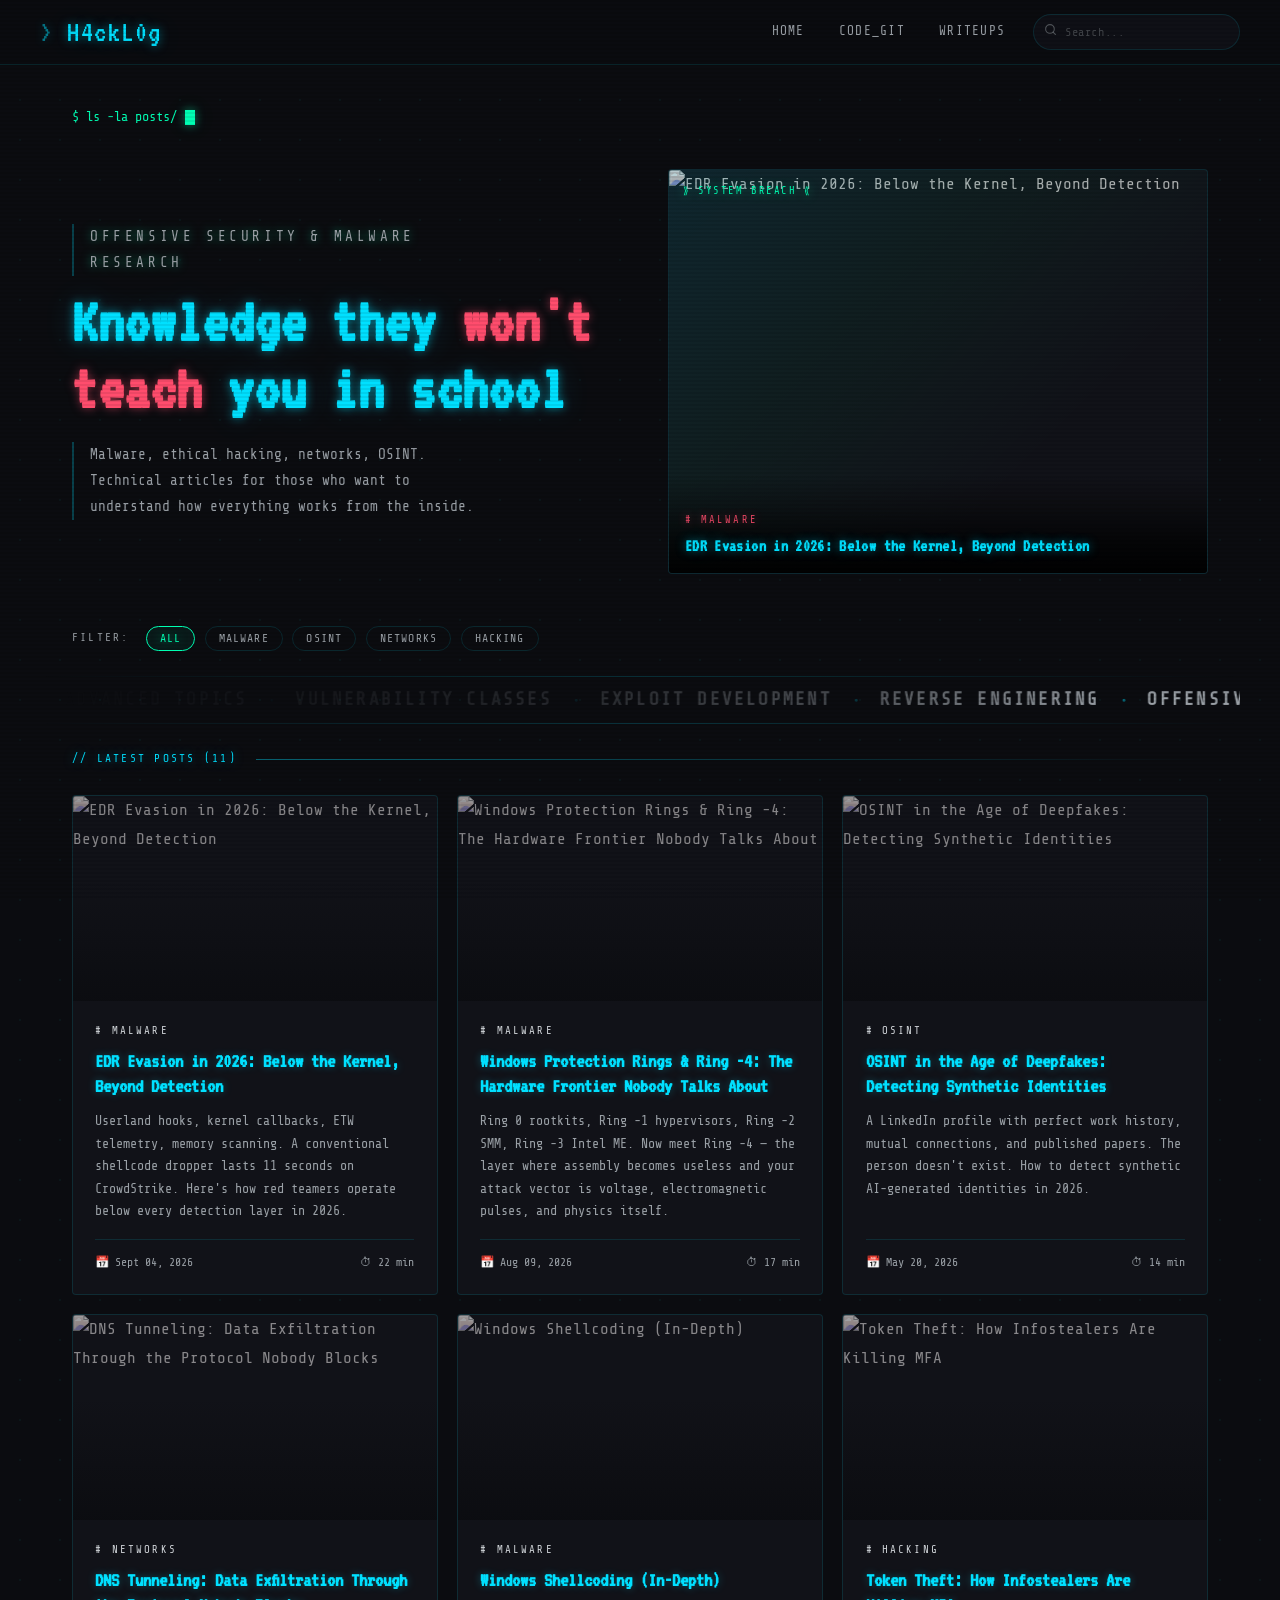
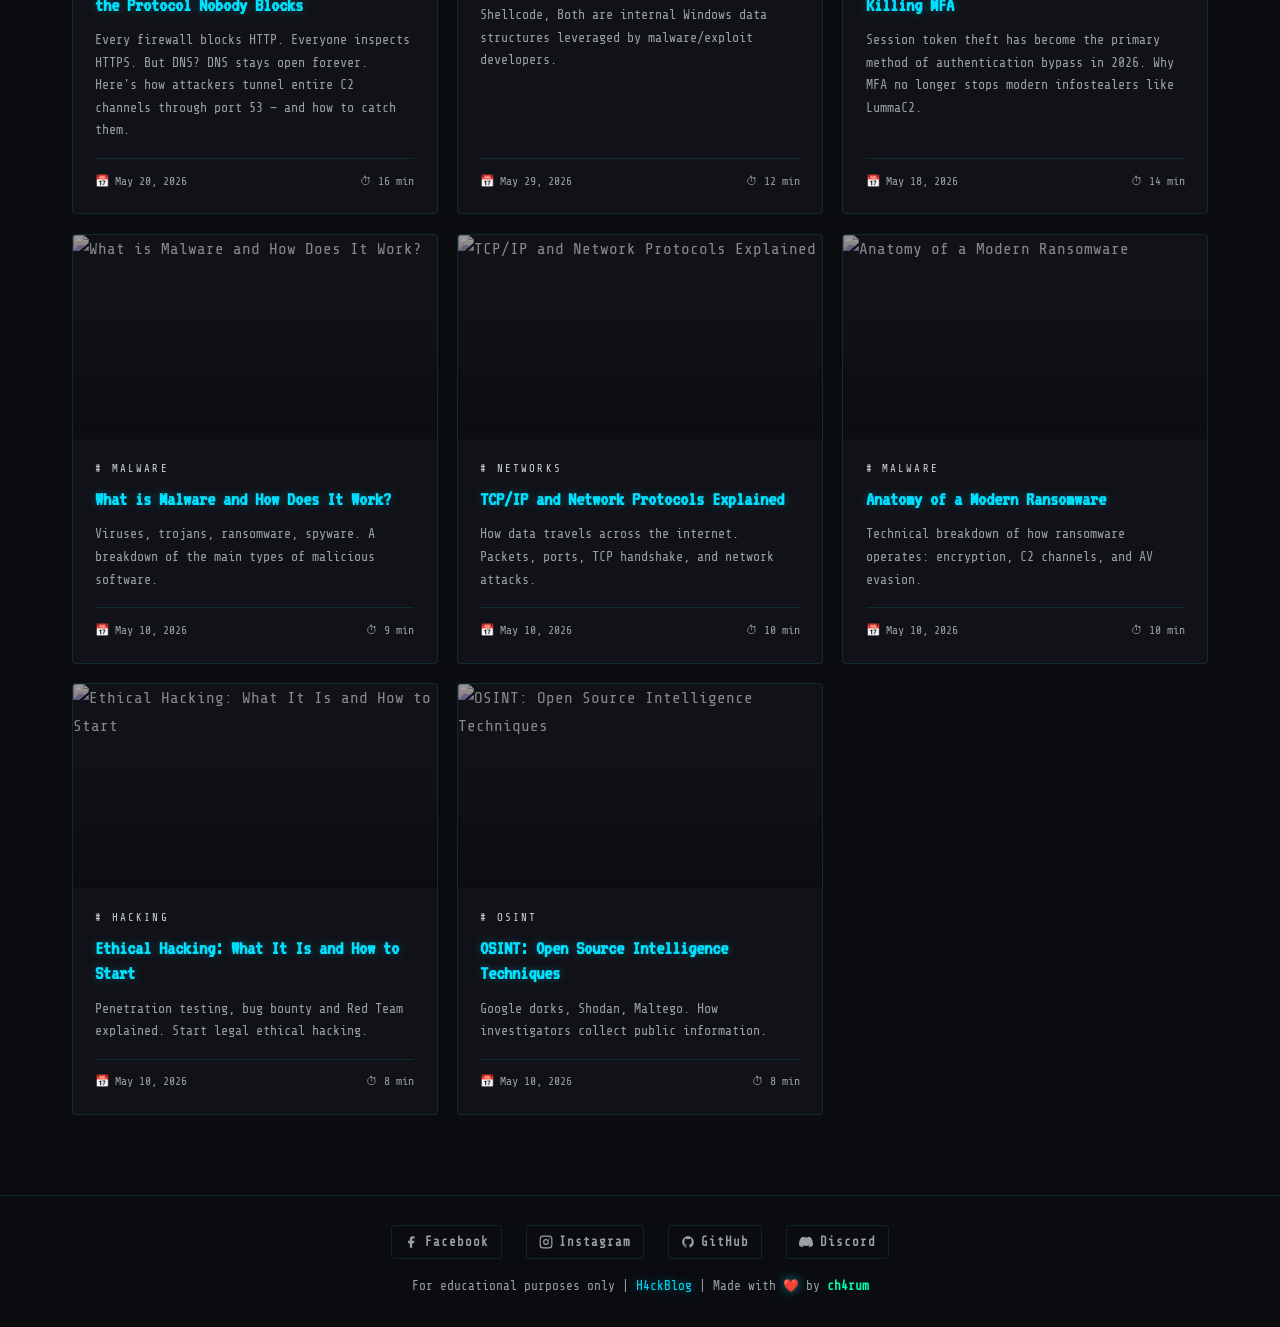
==== commit 21937c79: "Update visual appearance" ====
--- a/index.html
+++ b/index.html
@@ -32,12 +32,33 @@
       <h1>Knowledge they <em>won't teach</em> you in school</h1>
       <p>Malware, ethical hacking, networks, OSINT. Technical articles for those who want to understand how everything works from the inside.</p>
     </div>
-    <div class="hero-image" id="random-hero-image" style="cursor: pointer;">
-      <img id="random-post-img" src="" alt="Random post"/>
-      <div class="hero-image-caption" id="hero-image-caption">
-        <span class="hero-post-tag"></span>
-        <span class="hero-post-title"></span>
+    <div class="hero-flip-stage" id="random-hero-image">
+
+      <!-- FRONT -->
+      <div class="hero-card-front hero-image">
+        <img id="random-post-img" src="" alt="Random post"/>
+        <div class="hero-image-caption" id="hero-image-caption">
+          <span class="hero-post-tag"></span>
+          <span class="hero-post-title"></span>
+        </div>
       </div>
+    
+      <!-- BACK -->
+      <div class="hero-card-back">
+        <div class="hero-back-line"></div>
+        <div class="hero-back-blur-wrap">
+          <img class="hero-card-back-img" id="random-post-img-back" src="" alt=""/>
+        </div>
+        <div class="hero-back-overlay"></div>
+        <div class="hero-back-content">
+          <span class="hero-back-cat" id="hero-back-tag">—</span>
+          <div class="hero-back-divider"></div>
+          <div class="hero-back-title" id="hero-back-title">—</div>
+          <p class="hero-back-excerpt" id="hero-back-excerpt">—</p>
+          <span class="hero-back-hint">click to read →</span>
+        </div>
+      </div>
+    
     </div>
   </section>
 
--- a/style.css
+++ b/style.css
@@ -166,18 +166,10 @@
 
 /* Hero image */
 .hero-image {
-  aspect-ratio: 4/3;
   background: var(--surface);
   border: 1px solid var(--border);
   border-radius: 4px;
-  overflow: hidden;
   position: relative;
-  cursor: pointer;
-  transition: transform 0.3s ease, border-color 0.3s ease;
-}
-
-.hero-image:hover {
-  transform: scale(1.01);
 }
 
 .hero-image img {
@@ -187,10 +179,6 @@
   filter: hue-rotate(140deg) saturate(0.6) brightness(0.8);
   mix-blend-mode: screen;
   transition: filter 0.3s ease;
-}
-
-.hero-image:hover img {
-  filter: hue-rotate(140deg) saturate(0.7) brightness(0.9);
 }
 
 .hero-image::before {
@@ -1032,7 +1020,7 @@
 .post-header{
   max-width:800px;
   margin:0 auto;
-  padding:3.5rem 2rem 2rem;
+  padding:3.5rem 2rem 0rem;
   animation:fadeUp .5s ease both
 }
 .post-tag{
@@ -1558,6 +1546,62 @@
   filter: brightness(.85) saturate(1.1);
 }
 
+/* ── Rings orbit circle ── */
+.wu-orbit-ring-inner {
+  position: absolute;
+  inset: 0;
+  border-radius: 50%;
+  pointer-events: none;
+  z-index: 3;
+}
+
+.wu-orbit-ring-inner::before {
+  content: '';
+  position: absolute;
+  inset: 8%;
+  border-radius: 50%;
+  border: 1px dashed rgba(0,224,255,0.25);
+  animation: orbitSpin 22s linear infinite;
+}
+
+.wu-orbit-ring-inner::after {
+  content: '';
+  position: absolute;
+  inset: 18%;
+  border-radius: 50%;
+  border: 1px solid rgba(0,255,179,0.18);
+  animation: orbitSpin 34s linear infinite reverse;
+}
+
+@keyframes orbitSpin {
+  from { transform: rotate(0deg); }
+  to   { transform: rotate(360deg); }
+}
+
+/* Scan line */
+.wu-orbit-scan {
+  position: absolute;
+  left: 0; right: 0;
+  height: 30%;
+  border-radius: 50%;
+  background: linear-gradient(
+    180deg,
+    transparent,
+    rgba(0,224,255,0.08),
+    transparent
+  );
+  animation: orbitScanMove 4s ease-in-out infinite;
+  pointer-events: none;
+  z-index: 3;
+}
+
+@keyframes orbitScanMove {
+  0%   { transform: translateY(-120%); opacity: 0; }
+  15%  { opacity: 1; }
+  85%  { opacity: 1; }
+  100% { transform: translateY(220%); opacity: 0; }
+}
+
 /* Stats row below circle */
 .wu-stats-row {
   display: flex;
@@ -1568,7 +1612,7 @@
   border-radius: 6px;
   overflow: hidden;
   width: 100%;
-  max-width: 340px;
+  max-width: 400px;
   position: relative;
   z-index: 2;
 }
@@ -1591,25 +1635,15 @@
 .wu-orbit-stat:last-child { border-right: none; }
 .wu-orbit-stat-val {
   font-family: 'VT323', monospace;
-  font-size: 1.5rem;
+  font-size: 1.3rem;
   line-height: 1;
   margin-bottom: .15rem;
 }
 .wu-orbit-stat-label {
-  font-size: .52rem;
-  letter-spacing: .12em;
+  font-size: .46rem;
+  letter-spacing: .1em;
   text-transform: uppercase;
   color: var(--muted);
-}
-
-/* ── Filter buttons ── */
-.wu-filter-btn::before { content: '' !important; }
-.wu-filter-btn { border-radius: 999px; }
-.wu-filter-btn.active {
-  color: var(--neon-green);
-  border-color: var(--neon-green);
-  background: rgba(0,255,179,.06);
-  text-shadow: var(--gg);
 }
 
 /* ── Search bar ── */
@@ -1851,7 +1885,7 @@
 @keyframes slideUp { from { transform: translateY(20px); opacity: 0; } to { transform: none; opacity: 1; } }
 
 /* ═══════════════════════════════════════════════════════════════
-   TABLE OF CONTENTS SIDEBAR - LEFT SIDE (MEJORADO)
+   TABLE OF CONTENTS SIDEBAR - LEFT SIDE
 ═══════════════════════════════════════════════════════════════ */
 .toc-sidebar {
   position: fixed;
@@ -1975,3 +2009,240 @@
   .wu-orbit-circle { width: 150px; height: 150px; }
   .wu-orbit-ring { width: 168px; height: 168px; }
 }
+
+/* ── Multi-filter wrap (writeup.html) ── */
+.wu-filters-wrap{
+  display:flex;
+  flex-direction:column;
+  gap:.6rem;
+}
+.wu-filter-row{
+  display:flex;
+  align-items:center;
+  gap:.6rem;
+  flex-wrap:wrap;
+  max-width:1200px;
+  margin:0 auto;
+  padding:0.2rem 2rem 0;
+}
+.wu-select{
+  background:var(--surface);
+  border:1px solid var(--border);
+  color:var(--muted);
+  font-family:'Share Tech Mono',monospace;
+  font-size:.72rem;
+  letter-spacing:.05em;
+  padding:7px 12px;
+  border-radius:6px;
+  cursor:pointer;
+  outline:none;
+  transition:all .2s;
+  min-width:150px;
+}
+.wu-select:hover,.wu-select:focus{
+  color:var(--neon-cyan);
+  border-color:rgba(0,224,255,.35);
+}
+
+/* Tags como dropdown (multi-select) */
+.wu-tags-dropdown{ position:relative; }
+.wu-tags-toggle{
+  display:flex;
+  align-items:center;
+  justify-content:space-between;
+  gap:.5rem;
+  min-width:150px;
+  text-align:left;
+}
+.wu-tags-caret{
+  font-size:.6rem;
+  opacity:.7;
+  transition:transform .2s;
+}
+.wu-tags-dropdown.open .wu-tags-caret{ transform:rotate(180deg); }
+.wu-tags-panel{
+  display:none;
+  position:absolute;
+  top:calc(100% + 6px);
+  left:0;
+  min-width:220px;
+  max-height:260px;
+  overflow-y:auto;
+  background:var(--surface);
+  border:1px solid rgba(0,224,255,.2);
+  border-radius:6px;
+  padding:.5rem;
+  z-index:50;
+  box-shadow:0 8px 24px rgba(0,0,0,.5);
+}
+.wu-tags-dropdown.open .wu-tags-panel{ display:block; }
+.wu-tag-option{
+  display:flex;
+  align-items:center;
+  gap:.5rem;
+  padding:.3rem .4rem;
+  font-size:.72rem;
+  color:var(--muted);
+  cursor:pointer;
+  border-radius:4px;
+  transition:background .15s,color .15s;
+}
+.wu-tag-option:hover{ background:rgba(0,224,255,.06); color:var(--text); }
+.wu-tag-option input{ accent-color:var(--neon-purple); cursor:pointer; }
+
+/* ═══════════════════════════════════════════════════════════════
+   HERO CARD FLIP
+═══════════════════════════════════════════════════════════════ */
+.hero-flip-stage {
+  aspect-ratio: 4/3;
+  position: relative;
+  border-radius: 4px;
+  cursor: pointer;
+  perspective: 1000px;
+}
+
+.hero-card-front,
+.hero-card-back {
+  position: absolute;
+  inset: 0;
+  border-radius: 4px;
+  overflow: hidden;
+  backface-visibility: hidden;
+  -webkit-backface-visibility: hidden;
+  transition: transform 0.4s cubic-bezier(0.4, 0, 0.2, 1),
+              opacity 0.4s ease;
+}
+
+.hero-card-front {
+  transform: rotateY(0deg);
+  opacity: 1;
+  z-index: 2;
+}
+
+.hero-card-back {
+  transform: rotateY(180deg);
+  opacity: 0;
+  z-index: 1;
+  display: flex;
+  flex-direction: column;
+  align-items: center;
+  justify-content: center;
+  text-align: center;
+  background: #0b0c10;
+  padding: 2rem 1.8rem;
+  border: 1px solid var(--border);
+}
+
+.hero-card-back::before {
+  content: '⟫ POST DATA ⟪';
+  position: absolute;
+  top: 12px;
+  left: 14px;
+  font-size: 0.65rem;
+  color: var(--neon-green);
+  text-shadow: var(--gg);
+  z-index: 4;
+  letter-spacing: 0.15em;
+  pointer-events: none;
+}
+
+.hero-flip-stage.is-flipped .hero-card-front {
+  transform: rotateY(-180deg);
+  opacity: 0;
+}
+
+.hero-flip-stage.is-flipped .hero-card-back {
+  transform: rotateY(0deg);
+  opacity: 1;
+  z-index: 2;
+}
+
+.hero-back-blur-wrap {
+  position: absolute;
+  inset: 0;
+  overflow: hidden;
+  border-radius: 4px;
+}
+
+.hero-card-back-img {
+  position: absolute;
+  inset: -16px;
+  width: calc(100% + 32px);
+  height: calc(100% + 32px);
+  object-fit: cover;
+  filter: blur(18px) brightness(0.50) hue-rotate(140deg) saturate(0.65);
+}
+
+.hero-back-overlay {
+  position: absolute;
+  inset: 0;
+  background: radial-gradient(
+    ellipse at center,
+    rgba(11,12,16,0.25) 0%,
+    rgba(11,12,16,0.50) 100%
+  );
+  z-index: 1;
+}
+
+.hero-back-line {
+  position: absolute;
+  top: 0; left: 0; right: 0;
+  height: 2px;
+  background: linear-gradient(to right, var(--neon-pink), var(--neon-cyan), var(--neon-purple));
+  z-index: 3;
+}
+
+.hero-back-content {
+  position: relative;
+  z-index: 2;
+  display: flex;
+  flex-direction: column;
+  align-items: center;
+  gap: 0.6rem;
+  width: 100%;
+}
+
+.hero-back-cat {
+  font-size: 0.62rem;
+  letter-spacing: 0.28em;
+  text-transform: uppercase;
+  color: var(--neon-pink);
+  text-shadow: var(--gp);
+}
+.hero-back-cat::before { content: '# '; }
+
+.hero-back-divider {
+  width: 40px;
+  height: 1px;
+  background: linear-gradient(to right, transparent, var(--neon-cyan), transparent);
+  opacity: 0.5;
+}
+
+.hero-back-title {
+  font-family: 'VT323', monospace;
+  font-size: clamp(1.1rem, 2.5vw, 1.5rem);
+  line-height: 1.15;
+  color: var(--neon-cyan);
+  text-shadow: var(--gc);
+  max-width: 90%;
+}
+
+.hero-back-excerpt {
+  color: var(--muted);
+  font-size: 0.75rem;
+  line-height: 1.6;
+  max-width: 85%;
+  display: -webkit-box;
+  -webkit-line-clamp: 4;
+  -webkit-box-orient: vertical;
+  overflow: hidden;
+}
+
+.hero-back-hint {
+  margin-top: 0.4rem;
+  font-size: 0.6rem;
+  letter-spacing: 0.18em;
+  text-transform: uppercase;
+  color: var(--neon-green);
+  opacity: 0.5;
+}
